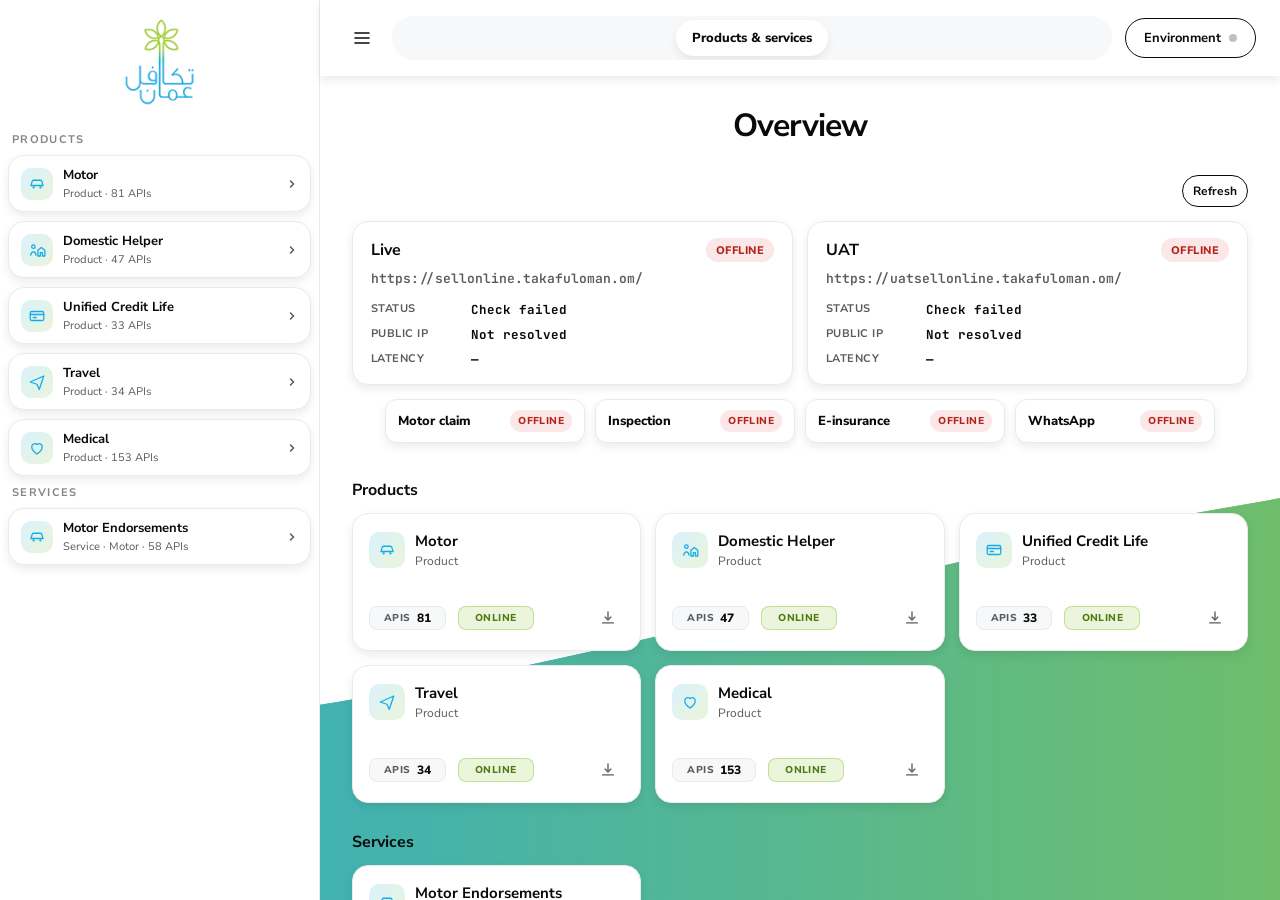
==== index.html @ 33947001 "update" ====
<!DOCTYPE html>
<html lang="en">
<head>
    <meta charset="UTF-8">
    <meta name="viewport" content="width=device-width, initial-scale=1.0">
    <title>Takaful Oman — API Playground</title>
    <link rel="icon" href="images/favicon.ico" type="image/x-icon">
    <link rel="shortcut icon" href="images/favicon.ico" type="image/x-icon">
    <link rel="stylesheet" href="styles.css?v=mobile-nav">
    <link rel="preconnect" href="https://fonts.googleapis.com">
    <link rel="preconnect" href="https://fonts.gstatic.com" crossorigin>
    <link href="https://fonts.googleapis.com/css2?family=JetBrains+Mono:wght@400;500&family=Nunito+Sans:wght@400;500;600;700;800&display=swap" rel="stylesheet">
</head>
<body>
    <div class="loader-overlay" id="loaderOverlay">
        <div class="loader-cover">
            <div class="loader">
                <img src="images/loader.png" alt="Takaful Oman">
            </div>
        </div>
    </div>

    <div class="wave-bg" aria-hidden="true"></div>

    <div class="app">
        <div class="shell" id="playShell">
            <aside class="sidebar" id="sidebar">
                <div class="sidebar-top">
                    <a class="play-brand" href="https://takafuloman.om/en" target="_blank" rel="noopener" title="Takaful Oman">
                        <img src="images/takaful-logo.png" alt="Takaful Oman" class="brand-logo">
                    </a>
                </div>
                <nav class="sidebar-nav" id="apiNavContent"></nav>
            </aside>
            <div class="play-main">
                <header class="topbar">
                    <button class="icon-btn menu-toggle" id="menuToggle" type="button" aria-label="Open navigation" aria-expanded="false">
                        <svg width="20" height="20" viewBox="0 0 20 20" fill="none" aria-hidden="true">
                            <path d="M3 5h14M3 10h14M3 15h14" stroke="currentColor" stroke-width="1.6" stroke-linecap="round"/>
                        </svg>
                    </button>
                    <nav class="admin-tabs" aria-label="Playground">
                        <button class="tab-btn active" id="homeBtn" type="button">Products &amp; services</button>
                    </nav>
                    <div class="topbar-actions">
                        <button class="ghost-btn" id="envBtn" type="button" title="Environment variables">
                            Environment
                            <span class="env-dot" id="envDot"></span>
                        </button>
                    </div>
                </header>
                <div class="workspace-shell">
                    <div class="workspace-loader is-hidden" id="workspaceLoader" aria-hidden="true">
                        <div class="loader-cover">
                            <div class="loader">
                                <img src="images/loader.png" alt="Takaful Oman">
                            </div>
                        </div>
                    </div>
                    <main class="workspace" id="workspace"></main>
                </div>
            </div>
            <div class="sidebar-backdrop" id="sidebarBackdrop"></div>
        </div>
    </div>

    <aside class="drawer" id="envDrawer" aria-hidden="true">
        <div class="drawer-panel">
            <div class="drawer-head">
                <div>
                    <h2>Environment</h2>
                    <p>Browser overrides take priority. Empty fields use the environment mapped to the current product in Admin.</p>
                </div>
                <button class="icon-btn" id="closeEnvBtn" type="button" aria-label="Close environment">
                    <svg width="18" height="18" viewBox="0 0 18 18" fill="none"><path d="M5 5l8 8M13 5l-8 8" stroke="currentColor" stroke-width="1.6" stroke-linecap="round"/></svg>
                </button>
            </div>
            <div class="drawer-body" id="envBody"></div>
            <div class="drawer-foot">
                <button class="ghost-btn" id="addEnvBtn" type="button">Add variable</button>
                <button class="primary-btn" id="saveEnvBtn" type="button">Save</button>
            </div>
        </div>
    </aside>

    <div class="env-tip hidden" id="envTip">
        <div class="env-tip-row">
            <input id="envTipValue" type="text" autocomplete="off" aria-label="Environment value">
            <button class="primary-btn small" id="envTipSave" type="button">Save</button>
        </div>
    </div>

    <script src="handlebars.min.js"></script>
    <script src="json-viewer.js"></script>
    <script src="app.js?v=mobile-nav"></script>
</body>
</html>
---- styles.css ----
:root {
    --white: #fff;
    --black: #000;
    --color-100: #13aceb;
    --color-200: #8fc637;
    --cyan: #32afc8;
    --teal: #4cb5a1;
    --ink: #0a0a0a;
    --muted: #5b5b5b;
    --line: #eaeaea;
    --line-strong: #d6d6d6;
    --paper: #ffffff;
    --canvas: #f7f8fa;
    --sidebar-bg: #ffffff;
    --get: #13aceb;
    --post: #8fc637;
    --put: #12a4e0;
    --patch: #4cb5a1;
    --delete: #dc3545;
    --ok: #68bb16;
    --danger: #dc3545;
    --sidebar: 320px;
    --topbar: 76px;
    --shadow: 0 4px 10px rgba(0, 0, 0, 0.08);
    --radius: 16px;
    --font: "Nunito Sans", "Neo Sans Pro", system-ui, sans-serif;
    --mono: "JetBrains Mono", ui-monospace, monospace;
}

* { box-sizing: border-box; margin: 0; padding: 0; }

html, body { height: 100%; }

body {
    font-family: var(--font);
    background: #fff;
    color: var(--ink);
    overflow: hidden;
}

button, input, textarea, select { font-family: inherit; }

.wave-bg {
    position: fixed;
    left: 0;
    right: 0;
    bottom: -25px;
    height: 500px;
    background-image: url("images/wave-bg.svg"), url("images/wave-bg.svg");
    background-size: 3966px;
    background-repeat: repeat-x;
    animation: waveSlide 20s linear infinite;
    z-index: 0;
    pointer-events: none;
}

@keyframes waveSlide {
    from { background-position: 3966px bottom; }
    to { background-position: 0 bottom; }
}

@media (prefers-reduced-motion: reduce) {
    .wave-bg { animation: none; }
}

.app {
    position: relative;
    z-index: 1;
    height: 100%;
    display: flex;
    flex-direction: column;
    background: transparent;
}

/* Loader — matches takafuloman.om */
.loader-overlay {
    display: flex;
    justify-content: center;
    align-items: center;
    position: fixed;
    inset: 0;
    width: 100%;
    height: 100%;
    background: var(--white);
    z-index: 9999;
    opacity: 1;
    visibility: visible;
    transition: opacity 0.28s ease, visibility 0.28s ease;
}

.loader-overlay.is-hidden,
.workspace-loader.is-hidden {
    opacity: 0;
    visibility: hidden;
    pointer-events: none;
}

.loader-cover {
    display: flex;
    flex-direction: column;
    align-items: center;
    gap: 12px;
}

.loader {
    position: relative;
    width: 85px;
}

.loader img {
    width: 100%;
    height: auto;
    display: block;
    animation: logoPulse 1.15s ease-in-out infinite;
}

@keyframes logoPulse {
    0%, 100% { transform: scale(1); opacity: 1; }
    50% { transform: scale(1.08); opacity: 0.82; }
}

.workspace-shell {
    position: relative;
    flex: 1;
    min-height: 0;
    display: flex;
    flex-direction: column;
}

.workspace-loader {
    position: absolute;
    inset: 0;
    z-index: 8;
    display: flex;
    justify-content: center;
    align-items: center;
    background: var(--white);
    opacity: 1;
    visibility: visible;
    transition: opacity 0.28s ease, visibility 0.28s ease;
}

/* Top bar — white navbar like the public site */
.topbar {
    height: var(--topbar);
    background: var(--white);
    color: var(--ink);
    display: flex;
    align-items: center;
    gap: 12px;
    padding: 0.5rem 24px;
    flex-shrink: 0;
    z-index: 20;
    box-shadow: var(--shadow);
}

.brand {
    display: flex;
    align-items: center;
    gap: 12px;
    min-width: 210px;
    text-decoration: none;
    color: inherit;
}

.brand-logo {
    height: 58px;
    width: auto;
    object-fit: contain;
}

.brand-copy {
    display: flex;
    flex-direction: column;
    line-height: 1.15;
}

.brand-copy strong {
    font-size: 15px;
    font-weight: 800;
    color: var(--ink);
}

.brand-copy span {
    font-size: 11px;
    color: var(--color-100);
    letter-spacing: 0.06em;
    text-transform: uppercase;
    font-weight: 700;
}

.topbar-search {
    flex: 1;
    max-width: 520px;
    position: relative;
}

.topbar-search svg {
    position: absolute;
    left: 14px;
    top: 50%;
    transform: translateY(-50%);
    color: var(--muted);
    pointer-events: none;
}

.topbar-search input {
    width: 100%;
    height: 42px;
    border: 1px solid var(--line-strong);
    background: var(--canvas);
    color: var(--ink);
    border-radius: 50px;
    padding: 0 16px 0 40px;
    font-size: 14px;
    outline: none;
}

.topbar-search input::placeholder { color: #848484; }

.topbar-search input:focus {
    border-color: var(--color-100);
    background: var(--white);
    box-shadow: 0 0 0 3px rgba(19, 172, 235, 0.16);
}

.topbar-actions {
    display: flex;
    align-items: center;
    gap: 8px;
    margin-left: auto;
}

.admin-tabs {
    flex: 1;
    display: flex;
    justify-content: center;
    gap: 6px;
    background: var(--canvas);
    padding: 4px;
    border-radius: 50px;
    max-width: 720px;
    margin: 0 auto;
    overflow-x: auto;
}

.admin-tabs .tab-btn,
.admin-tabs .tab-btn {
    height: 36px;
    padding: 0 16px;
    white-space: nowrap;
    border: 0;
}

.admin-tabs .tab-btn.active,
.admin-tabs .tab-btn.active {
    background: var(--white);
    color: var(--ink);
    box-shadow: var(--shadow);
}

.shell.no-tree .sidebar { display: none; }

.menu-toggle { display: none; }

.icon-btn {
    background: transparent;
    border: 0;
    color: inherit;
    width: 36px;
    height: 36px;
    border-radius: 50%;
    cursor: pointer;
    display: inline-flex;
    align-items: center;
    justify-content: center;
}

.icon-btn:hover { background: var(--line); }

.ghost-btn, .primary-btn, .send-btn, .try-chip, .tab-btn { cursor: pointer; }

.ghost-btn {
    display: inline-flex;
    align-items: center;
    gap: 8px;
    height: 40px;
    padding: 0 18px;
    border-radius: 50px;
    border: 1px solid var(--ink);
    background: var(--white);
    color: var(--ink);
    font-size: 13px;
    font-weight: 700;
}

.ghost-btn:hover {
    background: var(--ink);
    color: var(--white);
}

.ghost-btn.small,
.primary-btn.small {
    height: 32px;
    padding: 0 10px;
    font-size: 12px;
}

.env-dot {
    width: 8px;
    height: 8px;
    border-radius: 50%;
    background: #c1c1c1;
}

.env-dot.ready { background: var(--color-200); box-shadow: 0 0 0 3px rgba(143, 198, 55, 0.25); }

.primary-btn, .send-btn, .try-chip {
    height: 40px;
    padding: 0 18px;
    border: 0;
    border-radius: 50px;
    background: var(--color-100);
    color: var(--white);
    font-weight: 700;
    font-size: 13px;
}

.primary-btn:hover, .send-btn:hover, .try-chip:hover { background: var(--color-200); }

.primary-btn:disabled, .send-btn:disabled {
    opacity: 0.55;
    cursor: not-allowed;
}

/* Shell */
.shell {
    flex: 1;
    display: flex;
    min-height: 0;
}

.sidebar {
    width: var(--sidebar);
    background: var(--sidebar-bg);
    color: var(--ink);
    overflow: hidden;
    flex-shrink: 0;
    border-right: 1px solid var(--line);
    display: flex;
    flex-direction: column;
    position: relative;
    z-index: 1;
    transition: width 0.2s ease;
}

.sidebar-top {
    position: relative;
    display: flex;
    flex-direction: column;
    align-items: stretch;
    flex-shrink: 0;
}

.sidebar-toggle {
    position: absolute;
    top: 10px;
    right: 8px;
    z-index: 3;
    display: inline-flex;
    align-items: center;
    justify-content: center;
    width: 36px;
    height: 36px;
    margin: 0;
    padding: 0;
    border: 0;
    border-radius: 10px;
    background: transparent;
    color: var(--ink);
    cursor: pointer;
}

.sidebar-toggle:hover {
    background: rgba(19, 172, 235, 0.1);
    color: var(--color-100);
}

.play-brand {
    display: flex;
    align-items: center;
    justify-content: center;
    flex-shrink: 0;
    width: 100%;
    min-width: 0;
    padding: 18px 24px 12px;
    text-decoration: none;
}

.play-brand .brand-logo {
    height: auto;
    width: min(196px, 78%);
    max-height: 88px;
    object-fit: contain;
}

.play-main {
    flex: 1;
    min-width: 0;
    display: flex;
    flex-direction: column;
    min-height: 0;
    position: relative;
    z-index: 2;
}

#playShell.sidebar-collapsed .sidebar {
    width: 56px;
    overflow: hidden;
}

#playShell.sidebar-collapsed .play-brand,
#playShell.sidebar-collapsed .sidebar-nav {
    display: none;
}

#playShell.sidebar-collapsed .sidebar-toggle {
    position: static;
    margin: 12px auto;
}

.sidebar-nav {
    flex: 1;
    min-height: 0;
    overflow: auto;
    padding: 8px 8px 24px;
}

.nav-home {
    width: 100%;
    display: flex;
    align-items: center;
    gap: 10px;
    background: transparent;
    border: 0;
    color: var(--color-100);
    font-weight: 800;
    font-size: 14px;
    padding: 10px 12px;
    border-radius: 12px;
    cursor: pointer;
    margin-bottom: 8px;
}

.nav-home:hover, .nav-home.active {
    background: rgba(19, 172, 235, 0.1);
    color: var(--color-100);
}

.nav-label {
    font-size: 11px;
    letter-spacing: 0.12em;
    text-transform: uppercase;
    color: #848484;
    padding: 10px 12px 6px;
    font-weight: 700;
}

.nav-folder { margin-bottom: 2px; }

.nav-folder-head {
    display: flex;
    align-items: center;
    gap: 6px;
    min-width: 0;
    padding: 8px 6px 8px 2px;
    border-radius: 10px;
    cursor: pointer;
    font-size: 13px;
    font-weight: 650;
    color: var(--ink);
    user-select: none;
}

.nav-folder-head:hover { background: var(--canvas); }

.nav-folder-head .chevron {
    width: 12px;
    height: 12px;
    color: var(--muted);
    transition: transform 0.15s;
    flex-shrink: 0;
}

.nav-folder-head.open .chevron { transform: rotate(90deg); }

button.nav-folder-head {
    width: 100%;
    border: 0;
    background: transparent;
    font: inherit;
    color: inherit;
}

.nav-folder-head span {
    min-width: 0;
    overflow: hidden;
    text-overflow: ellipsis;
    white-space: nowrap;
}

.tree-folder-glyph {
    width: 16px;
    height: 16px;
    flex-shrink: 0;
    color: var(--color-100);
}

.nav-endpoint.is-unlinked {
    opacity: 0.55;
    cursor: default;
}

.catalog-tree {
    background: var(--paper);
    border: 1px solid var(--line);
    border-radius: var(--radius);
    overflow: hidden;
    box-shadow: var(--shadow);
    margin-bottom: 28px;
}

.catalog-folder-head {
    display: flex;
    align-items: center;
    gap: 8px;
    padding: 10px 12px;
    font-size: 13px;
    font-weight: 700;
    background: var(--canvas);
    border-bottom: 1px solid var(--line);
}

.catalog-folder-head .tree-folder-glyph { color: var(--color-100); }
.seq-chip {
    display: inline-flex;
    align-items: center;
    justify-content: center;
    min-width: 18px;
    height: 18px;
    padding: 0 4px;
    border-radius: 999px;
    background: rgba(19, 172, 235, 0.14);
    color: #0b7eae;
    font-size: 10px;
    font-weight: 800;
    line-height: 1;
    flex-shrink: 0;
}
.catalog-request .name {
    display: flex;
    align-items: center;
    gap: 6px;
    min-width: 0;
    font-weight: 700;
    font-size: 13px;
}

.catalog-request {
    display: grid;
    grid-template-columns: 64px 1fr 1.4fr auto;
    gap: 10px;
    align-items: center;
    padding: 10px 12px;
    border-bottom: 1px solid var(--line);
    cursor: pointer;
}

.catalog-request:hover { background: rgba(19, 172, 235, 0.06); }
.catalog-request.is-unlinked { cursor: default; opacity: 0.7; }
.catalog-request .path { font-size: 12px; color: var(--muted); font-family: var(--mono); }

.nav-folder-children { display: none; padding-left: 0; }
.nav-folder.open > .nav-folder-children { display: block; }

.nav-endpoint {
    display: flex;
    align-items: center;
    gap: 6px;
    width: 100%;
    min-width: 0;
    border: 0;
    background: transparent;
    padding: 7px 6px 7px 2px;
    border-radius: 10px;
    color: #474747;
    text-decoration: none;
    font-size: 12.5px;
    cursor: pointer;
    text-align: left;
}

.nav-endpoint > span:not(.method) {
    min-width: 0;
    overflow: hidden;
    text-overflow: ellipsis;
    white-space: nowrap;
}

.nav-endpoint:hover { background: var(--canvas); color: var(--ink); }

.nav-endpoint.active {
    background: rgba(143, 198, 55, 0.14);
    color: var(--ink);
    box-shadow: inset 3px 0 0 var(--color-200);
}

.method {
    font-size: 10px;
    font-weight: 800;
    letter-spacing: 0.04em;
    min-width: 52px;
    text-align: center;
    border-radius: 999px;
    padding: 3px 8px;
    flex-shrink: 0;
    font-family: var(--mono);
    text-transform: uppercase;
    background: transparent;
    border: 1px solid currentColor;
}

.method.get,
.send-preview-method.method-get { color: #2d8a3e; }
.method.post,
.send-preview-method.method-post { color: #e09212; }
.method.put,
.send-preview-method.method-put { color: #1557c4; }
.method.patch,
.send-preview-method.method-patch { color: #8d2f99; }
.method.delete,
.send-preview-method.method-delete { color: #c43622; }
.method.head,
.method.options,
.send-preview-method.method-head,
.send-preview-method.method-options { color: #6e6e6e; }
.method.unknown { color: #6e6e6e; }

.workspace {
    flex: 1;
    overflow: auto;
    padding: 28px 32px 48px;
    background: transparent;
    min-height: 0;
}

.hero {
    display: flex;
    justify-content: space-between;
    align-items: flex-end;
    gap: 24px;
    margin-bottom: 28px;
}

.hero h1 {
    font-size: 32px;
    letter-spacing: -0.03em;
    margin-bottom: 8px;
}

.hero p { color: var(--muted); max-width: 560px; line-height: 1.55; }
.hero a { color: var(--color-100); font-weight: 700; }

.stats { display: flex; gap: 18px; }

.stat {
    background: var(--paper);
    border: 1px solid var(--line);
    border-radius: 12px;
    padding: 12px 16px;
    min-width: 92px;
    box-shadow: var(--shadow);
}

.stat b { display: block; font-size: 22px; color: var(--color-100); }
.stat span { font-size: 11px; color: var(--muted); text-transform: uppercase; letter-spacing: 0.06em; font-weight: 700; }

.folder-grid {
    display: grid;
    grid-template-columns: repeat(auto-fill, minmax(220px, 1fr));
    gap: 14px;
    margin-bottom: 28px;
}

.folder-card {
    background: var(--paper);
    border: 1px solid var(--line);
    border-radius: var(--radius);
    padding: 18px;
    cursor: pointer;
    text-align: left;
    box-shadow: var(--shadow);
    transition: transform 0.15s, border-color 0.15s;
    width: 100%;
    font: inherit;
    color: inherit;
}

.auth-card {
    display: flex;
    align-items: center;
    gap: 14px;
    margin-bottom: 22px;
    max-width: 100%;
}

.auth-card h3 { margin: 0 0 4px; }
.auth-card p { margin: 0; }

.product-subs {
    display: flex;
    flex-wrap: wrap;
    gap: 8px;
    margin-top: 12px;
}

.product-sub {
    border: 1px solid var(--line-strong);
    background: var(--canvas);
    color: var(--ink);
    border-radius: 50px;
    padding: 6px 12px;
    font-size: 12px;
    font-weight: 700;
    cursor: pointer;
}

.product-sub:hover,
.product-sub.active {
    border-color: var(--color-100);
    color: var(--color-100);
    background: rgba(19, 172, 235, 0.08);
}

.folder-card:hover {
    transform: translateY(-2px);
    border-color: var(--color-200);
}

.folder-card.active { border-color: var(--color-100); }

.folder-card h3 { font-size: 15px; margin: 10px 0 6px; }
.folder-card p { font-size: 12px; color: var(--muted); }
.folder-card .try-chip { margin-top: 10px; }

.auth-card .try-chip { margin-left: auto; margin-top: 0; }

.folder-icon {
    width: 36px;
    height: 36px;
    border-radius: 10px;
    background: linear-gradient(135deg, rgba(19, 172, 235, 0.16), rgba(143, 198, 55, 0.18));
    color: var(--color-100);
    display: flex;
    align-items: center;
    justify-content: center;
}

.catalog-head {
    display: flex;
    align-items: center;
    justify-content: space-between;
    margin-bottom: 12px;
}

.catalog-head h2 { font-size: 16px; }

.endpoint-table {
    background: var(--paper);
    border: 1px solid var(--line);
    border-radius: var(--radius);
    overflow: hidden;
    box-shadow: var(--shadow);
}

.endpoint-row {
    display: grid;
    grid-template-columns: 72px 1fr minmax(180px, 1.4fr) 88px;
    gap: 12px;
    align-items: center;
    padding: 12px 16px;
    border-bottom: 1px solid var(--line);
    cursor: pointer;
}

.endpoint-row:last-child { border-bottom: 0; }
.endpoint-row:hover { background: #f3fbfe; }

.product-flow {
    background: var(--paper);
    border: 1px solid var(--line);
    border-radius: var(--radius);
    overflow: hidden;
    box-shadow: var(--shadow);
}

.flow-row {
    display: grid;
    grid-template-columns: 48px 1fr minmax(180px, 1.6fr) 88px;
    gap: 12px;
    align-items: center;
    padding: 14px 16px;
    border-bottom: 1px solid var(--line);
    cursor: pointer;
}

.flow-row:last-child { border-bottom: 0; }
.flow-row:hover { background: #f3fbfe; }
.flow-row.is-unlinked { cursor: default; opacity: 0.7; }

.flow-row .flow-num {
    width: 32px;
    height: 32px;
    border-radius: 50%;
    background: rgba(19, 172, 235, 0.14);
    color: #0b7eae;
    display: flex;
    align-items: center;
    justify-content: center;
    font-weight: 800;
}

.flow-row .name { font-weight: 700; font-size: 14px; }
.flow-row .path {
    font-family: var(--mono);
    font-size: 12px;
    color: var(--muted);
}

.endpoint-row .name { font-weight: 700; font-size: 13.5px; }
.endpoint-row .path {
    font-family: var(--mono);
    font-size: 12px;
    color: var(--muted);
    overflow: hidden;
    text-overflow: ellipsis;
    white-space: nowrap;
}

.try-chip { height: 32px; padding: 0 14px; }

.group-label {
    padding: 10px 16px;
    background: linear-gradient(90deg, rgba(19, 172, 235, 0.08), rgba(143, 198, 55, 0.08));
    font-size: 11px;
    font-weight: 800;
    letter-spacing: 0.08em;
    text-transform: uppercase;
    color: var(--ink);
    border-bottom: 1px solid var(--line);
}

.pill-get, .pill-post, .pill-put, .pill-patch, .pill-delete {
    display: inline-flex;
    align-items: center;
    justify-content: center;
    min-width: 52px;
    height: 24px;
    border-radius: 50px;
    font-size: 11px;
    font-weight: 800;
}

.pill-get { background: rgba(45, 138, 62, 0.14); color: #2d8a3e; }
.pill-post { background: rgba(224, 146, 18, 0.16); color: #e09212; }
.pill-put { background: rgba(21, 87, 196, 0.14); color: #1557c4; }
.pill-patch { background: rgba(141, 47, 153, 0.14); color: #8d2f99; }
.pill-delete { background: rgba(196, 54, 34, 0.14); color: #c43622; }
.pill-head,
.pill-options { background: rgba(110, 110, 110, 0.14); color: #6e6e6e; }

.empty-state {
    text-align: center;
    padding: 60px 20px;
    color: var(--muted);
}

.crumb {
    display: flex;
    flex-wrap: wrap;
    gap: 6px;
    align-items: center;
    font-size: 12px;
    color: var(--muted);
    margin-bottom: 12px;
}

.crumb button {
    background: none;
    border: 0;
    color: var(--color-100);
    cursor: pointer;
    font-weight: 700;
}

.endpoint-title {
    display: flex;
    align-items: flex-start;
    justify-content: space-between;
    gap: 16px;
    margin-bottom: 18px;
}

.endpoint-title h1 { font-size: 26px; letter-spacing: -0.03em; }

.view-tabs {
    display: flex;
    gap: 6px;
    background: var(--line);
    padding: 4px;
    border-radius: 50px;
}

.tab-btn {
    border: 0;
    background: transparent;
    height: 34px;
    padding: 0 14px;
    border-radius: 50px;
    font-weight: 800;
    font-size: 13px;
    color: var(--muted);
}

.tab-btn.active { background: var(--white); color: var(--ink); box-shadow: var(--shadow); }

.request-bar {
    display: flex;
    gap: 8px;
    background: var(--paper);
    border: 1px solid var(--line);
    border-radius: 50px;
    padding: 8px;
    align-items: center;
    margin-bottom: 16px;
    box-shadow: var(--shadow);
}

.method-select {
    height: 42px;
    border: 0;
    background: var(--canvas);
    border-radius: 50px;
    font-weight: 800;
    font-size: 12px;
    padding: 0 12px;
    color: var(--ink);
}

.url-input {
    flex: 1;
    height: 42px;
    border: 0;
    background: transparent;
    font-family: var(--mono);
    font-size: 13px;
    outline: none;
    color: var(--ink);
}

.send-btn { height: 42px; padding: 0 22px; }
.send-btn:disabled { cursor: wait; }

.request-wrap { position: relative; margin-bottom: 16px; }
.request-wrap .request-bar { margin-bottom: 0; }
.eye-btn {
    display: inline-flex;
    align-items: center;
    justify-content: center;
    width: 42px;
    height: 42px;
    padding: 0;
    border: 0;
    border-radius: 50px;
    background: var(--canvas);
    color: var(--ink);
    cursor: pointer;
    flex-shrink: 0;
}
.eye-btn:hover { color: var(--color-100); }
.send-preview {
    position: absolute;
    z-index: 30;
    top: calc(100% + 8px);
    right: 8px;
    width: min(520px, calc(100% - 16px));
}
.send-preview-card {
    background: #1a1a1a;
    border: 1px solid #3c3c3c;
    border-radius: 12px;
    box-shadow: 0 12px 32px rgba(0, 0, 0, 0.28);
    overflow: hidden;
}
.send-preview-head {
    display: flex;
    align-items: center;
    justify-content: space-between;
    gap: 8px;
    padding: 10px 12px;
    border-bottom: 1px solid #3c3c3c;
    color: #ededed;
}
.send-preview-method {
    font-size: 20px;
    font-weight: 800;
    letter-spacing: 0.06em;
    line-height: 1.1;
    text-transform: uppercase;
}
.send-preview-actions {
    display: flex;
    align-items: center;
    gap: 4px;
}
.send-preview-actions .linkish {
    color: #cfcfcf;
    font-size: 13px;
    background: transparent;
    border: 0;
    cursor: pointer;
    font-weight: 700;
}
.send-preview-actions .linkish:hover { color: #ff6c37; }
.send-preview-card pre {
    margin: 0;
    padding: 12px 14px;
    max-height: 320px;
    overflow: auto;
    font-family: var(--mono);
    font-size: 12px;
    line-height: 1.5;
    color: #d4d4d4;
    white-space: pre-wrap;
    word-break: break-all;
}
.visualizer-frame {
    width: 100%;
    min-height: 280px;
    border: 0;
    background: #2b2b2b;
}

.hidden { display: none !important; }

.workspace:has(.postman-editor) {
    overflow: auto;
    padding-bottom: 32px;
}
.workspace:has(.postman-editor) .crumb,
.workspace:has(.postman-editor) .endpoint-title,
.workspace:has(.postman-editor) .notice {
    flex-shrink: 0;
}

.postman-editor {
    --pm-bg: #212121;
    --pm-panel: #262626;
    --pm-line: #3c3c3c;
    --pm-text: #ededed;
    --pm-muted: #9a9a9a;
    --pm-split: 0.55;
    padding: 0;
    overflow: visible;
    display: flex;
    flex-direction: column;
    height: auto;
    background: var(--pm-bg);
    color: var(--pm-text);
    border: 1px solid var(--pm-line);
    border-radius: 12px;
    box-shadow: var(--shadow);
    font-family: var(--font);
}
.postman-editor .pm-request {
    flex: 0 0 auto;
    min-height: 180px;
    overflow: visible;
    display: flex;
    flex-direction: column;
    position: relative;
}
.postman-editor .pm-splitter {
    flex: 0 0 8px;
    cursor: row-resize;
    background: #2b2b2b;
    border-top: 1px solid var(--pm-line);
    border-bottom: 1px solid var(--pm-line);
    position: relative;
    z-index: 3;
}
.postman-editor .pm-splitter:hover,
.postman-editor .pm-splitter:active {
    background: #ff6c37;
}
.postman-editor .pm-request-bar {
    margin: 0;
    border-radius: 0;
    border: 0;
    border-bottom: 1px solid var(--pm-line);
    box-shadow: none;
    background: #1c1c1c;
    padding: 8px 10px;
    display: flex;
    align-items: center;
    gap: 8px;
    min-height: 52px;
}
.postman-editor .pm-request-bar .method-select {
    height: 36px;
    background: #2a2a2a;
    color: var(--pm-text);
    border: 1px solid var(--pm-line);
    border-radius: 8px;
}
.postman-editor .pm-request-bar .method-select.method-get { color: #2d8a3e; }
.postman-editor .pm-request-bar .method-select.method-post { color: #e09212; }
.postman-editor .pm-request-bar .method-select.method-put { color: #1557c4; }
.postman-editor .pm-request-bar .method-select.method-patch { color: #8d2f99; }
.postman-editor .pm-request-bar .method-select.method-delete { color: #c43622; }
.postman-editor .method-picker {
    position: relative;
    flex-shrink: 0;
    align-self: stretch;
    display: flex;
}
.postman-editor .method-picker-btn {
    height: 36px;
    min-width: 92px;
    border: 1px solid var(--pm-line);
    background: #2a2a2a;
    border-radius: 8px;
    font-weight: 800;
    font-size: 13px;
    letter-spacing: 0.04em;
    padding: 0 8px 0 14px;
    display: inline-flex;
    align-items: center;
    justify-content: space-between;
    gap: 2px;
    cursor: pointer;
}
.postman-editor .method-picker-btn:hover { background: #333; }
.postman-editor .method-chevron {
    width: 12px;
    height: 12px;
    opacity: 0.65;
}
.postman-editor .method-picker-menu {
    position: absolute;
    top: calc(100% + 8px);
    left: 0;
    z-index: 60;
    min-width: 132px;
    background: #2a2a2a;
    border: 1px solid var(--pm-line);
    border-radius: 12px;
    box-shadow: 0 14px 36px rgba(0, 0, 0, 0.45);
    padding: 6px;
}
.postman-editor .method-option {
    display: block;
    width: 100%;
    border: 0;
    background: transparent;
    text-align: left;
    padding: 8px 12px;
    border-radius: 8px;
    font-weight: 800;
    font-size: 12px;
    letter-spacing: 0.06em;
    cursor: pointer;
}
.postman-editor .method-option:hover { background: rgba(255, 108, 55, 0.12); }
.postman-editor .method-option.is-current { background: rgba(255, 108, 55, 0.16); }
.postman-editor .method-picker-btn.method-get,
.postman-editor .method-option.method-get { color: #2d8a3e; }
.postman-editor .method-picker-btn.method-post,
.postman-editor .method-option.method-post { color: #e09212; }
.postman-editor .method-picker-btn.method-put,
.postman-editor .method-option.method-put { color: #1557c4; }
.postman-editor .method-picker-btn.method-patch,
.postman-editor .method-option.method-patch { color: #8d2f99; }
.postman-editor .method-picker-btn.method-delete,
.postman-editor .method-option.method-delete { color: #c43622; }
.postman-editor .method-picker-btn.method-head,
.postman-editor .method-picker-btn.method-options,
.postman-editor .method-option.method-head,
.postman-editor .method-option.method-options { color: #9e9e9e; }
.postman-editor .pm-request-bar .url-input {
    height: 36px;
    color: transparent;
    caret-color: #fff;
}
.postman-editor .url-highlight-wrap {
    position: relative;
    flex: 1;
    min-width: 0;
    height: 36px;
}
.postman-editor .url-highlight,
.postman-editor .url-highlight-wrap .url-input {
    position: absolute;
    inset: 0;
    width: 100%;
    height: 36px;
    margin: 0;
    padding: 0 10px;
    font-family: var(--mono);
    font-size: 13px;
    line-height: 36px;
    border-radius: 8px;
    box-sizing: border-box;
}
.postman-editor .url-highlight {
    color: var(--pm-text);
    background: #2a2a2a;
    border: 1px solid var(--pm-line);
    overflow: hidden;
    white-space: nowrap;
    pointer-events: none;
}
.postman-editor .url-highlight-wrap .url-input {
    background: transparent;
    border: 1px solid transparent;
    outline: none;
}
.postman-editor .url-var,
.postman-editor .json-var,
.postman-editor .env-token { color: #ff8a4c; font-weight: inherit; }
.postman-editor .pm-request-bar .send-btn {
    height: 36px;
    padding: 0 16px;
    border: 0;
    border-radius: 8px;
    background: #ff6c37;
    color: #fff;
    font-weight: 800;
}
.postman-editor .eye-btn {
    width: 36px;
    height: 36px;
    border: 1px solid var(--pm-line);
    border-radius: 8px;
    background: #2a2a2a;
    color: var(--pm-text);
}
.postman-editor .eye-btn:hover {
    border-color: #ff6c37;
    color: #ff6c37;
}
.postman-editor .pm-tabs {
    display: flex;
    flex-wrap: wrap;
    align-items: center;
    gap: 0;
    border-bottom: 1px solid var(--pm-line);
    padding: 0 8px;
    background: #1c1c1c;
}
.postman-editor .pm-tab {
    border: 0;
    background: transparent;
    padding: 10px 12px;
    font-size: 12px;
    font-weight: 700;
    color: var(--pm-muted);
    position: relative;
    cursor: pointer;
}
.postman-editor .pm-tab.active { color: var(--pm-text); }
.postman-editor .pm-tab.active::after {
    content: '';
    position: absolute;
    left: 10px;
    right: 10px;
    bottom: 0;
    height: 2px;
    background: #ff6c37;
    border-radius: 2px 2px 0 0;
}
.postman-editor .pm-request .pm-tabs .linkish {
    margin-left: auto;
    background: transparent;
    border: 0;
    color: var(--pm-muted);
    font-weight: 700;
    cursor: pointer;
}
.postman-editor .pm-request .pm-tabs .linkish:hover { color: #ff6c37; }
.postman-editor .pm-pane {
    padding: 12px 14px 16px;
    flex: 0 0 auto;
    min-height: 180px;
    overflow: visible;
    display: flex;
    flex-direction: column;
    background: var(--pm-bg);
    color: var(--pm-text);
}
.postman-editor h4,
.postman-editor .file-meta,
.postman-editor .notice,
.postman-editor .linkish { color: var(--pm-muted); }
.postman-editor .linkish {
    background: transparent;
    border: 0;
    cursor: pointer;
    font-weight: 700;
}
.postman-editor .linkish:hover { color: #ff6c37; }
.postman-editor .pm-pane .linkish { color: var(--pm-muted); }
.postman-editor .pm-pane .linkish:hover { color: #ff6c37; }
.postman-editor .kv-table {
    background: #1a1a1a;
    border-color: var(--pm-line);
    color: var(--pm-text);
}
.postman-editor .kv-table th {
    background: #191919;
    color: var(--pm-muted);
    border-color: var(--pm-line);
}
.postman-editor .kv-table td { border-color: var(--pm-line); }
.postman-editor .kv-table input[type="text"],
.postman-editor .kv-table input[type="password"] {
    background: #1a1a1a;
    color: var(--pm-text);
    border: 1px solid transparent;
    height: 32px;
}
.postman-editor .kv-table input:focus {
    border-color: #ff6c37;
    background: #222;
}
.postman-editor .kv-remove { color: var(--pm-muted); }
.postman-editor .field-item label { color: var(--pm-muted); }
.postman-editor .field-item input,
.postman-editor .field-item textarea {
    background: #1a1a1a;
    color: var(--pm-text);
    border-color: var(--pm-line);
}
.postman-editor .field-item input:focus,
.postman-editor .field-item textarea:focus {
    border-color: #ff6c37;
    outline: none;
}
.postman-editor .body-toggle {
    background: #2a2a2a;
}
.postman-editor .subtab {
    color: var(--pm-muted);
    background: transparent;
}
.postman-editor .subtab.active {
    background: #ff6c37;
    color: #fff;
}
.postman-editor .pm-lang { color: #ff8a4c; }
.postman-editor button.pm-lang {
    border: 0;
    background: transparent;
    padding: 0;
    font: inherit;
    font-weight: 800;
    color: #ff8a4c;
    cursor: pointer;
}
.postman-editor button.pm-lang:hover { text-decoration: underline; }
.postman-editor .panel-head { border-color: var(--pm-line); }
.postman-editor .json-editor,
.postman-editor .env-json-wrap .json-editor {
    background: #1c1c1c;
    color: transparent;
    caret-color: #ededed;
}
.postman-editor .env-json-wrap {
    background: #1c1c1c;
    border-color: var(--pm-line);
}
.postman-editor .env-json-overlay {
    color: #d4d4d4;
    background: transparent;
}
.postman-editor .pm-scripts {
    display: flex;
    flex: 1;
    min-height: 220px;
    border: 1px solid var(--pm-line);
    border-radius: 10px;
    overflow: hidden;
    background: #1c1c1c;
}
.postman-editor .pm-script-nav {
    width: 148px;
    flex-shrink: 0;
    display: flex;
    flex-direction: column;
    gap: 4px;
    padding: 8px 6px;
    border-right: 1px solid var(--pm-line);
    background: #262626;
}
.postman-editor .pm-script-tab {
    display: flex;
    align-items: center;
    justify-content: space-between;
    gap: 8px;
    width: 100%;
    border: 0;
    background: transparent;
    color: var(--pm-muted);
    text-align: left;
    padding: 8px 10px;
    border-radius: 8px;
    font-size: 12px;
    font-weight: 750;
    cursor: pointer;
}
.postman-editor .pm-script-tab:hover { background: #2f2f2f; color: var(--pm-text); }
.postman-editor .pm-script-tab.active {
    background: #323232;
    color: var(--pm-text);
}
.postman-editor .pm-script-tab.active .tab-dot { background: #ff6c37; }

.tab-dot {
    display: inline-block;
    width: 6px;
    height: 6px;
    margin-left: 6px;
    border-radius: 50%;
    background: #61ca4b;
    vertical-align: middle;
}

.postman-editor .pm-body-toolbar {
    display: flex;
    flex-wrap: wrap;
    align-items: center;
    gap: 12px;
    margin-bottom: 10px;
    font-size: 12px;
    font-weight: 700;
}
.postman-editor .pm-mode {
    display: inline-flex;
    align-items: center;
    gap: 6px;
    color: var(--pm-muted);
    cursor: pointer;
}
.postman-editor .pm-mode.active { color: var(--pm-text); }
.postman-editor .pm-mode input { accent-color: #8fc637; }
.postman-editor .pm-body-toolbar .pm-lang {
    margin-left: auto;
}
.postman-editor .pm-auth {
    display: grid;
    gap: 10px;
    max-width: 420px;
}
.postman-editor .pm-auth select,
.postman-editor .pm-auth input {
    width: 100%;
    height: 38px;
    border: 1px solid var(--pm-line);
    border-radius: 8px;
    padding: 0 10px;
    background: #1a1a1a;
    color: var(--pm-text);
}
.postman-editor .status-pill {
    display: inline-flex;
    align-items: center;
    padding: 3px 8px;
    border-radius: 6px;
    font-size: 12px;
    font-weight: 800;
    color: #fff;
}
.postman-editor .status-pill.ok { background: #8fc637; }
.postman-editor .status-pill.bad { background: #d74127; }
.postman-editor .code-editor {
    display: grid;
    grid-template-columns: 44px minmax(0, 1fr);
    background: #212121;
    color: #d4d4d4;
    min-height: 220px;
    height: auto;
    max-height: none;
    overflow: visible;
    font-family: var(--mono);
    font-size: 12.5px;
    line-height: 1.55;
    border-radius: 0 0 8px 8px;
    flex: 0 0 auto;
}
.postman-editor .pm-pane .code-editor {
    flex: 0 0 auto;
    max-height: none;
    min-height: 140px;
}
.postman-editor .code-gutter {
    margin: 0;
    padding: 12px 8px;
    text-align: right;
    color: #858585;
    background: #1b1b1b;
    border-right: 1px solid #333;
    overflow: hidden;
    user-select: none;
}
.postman-editor .code-main { position: relative; min-width: 0; }
.postman-editor .code-highlight,
.postman-editor .code-main textarea {
    margin: 0;
    padding: 12px 14px;
    border: 0;
    font: inherit;
    line-height: inherit;
    white-space: pre;
    tab-size: 4;
}
.postman-editor .code-highlight {
    position: absolute;
    inset: 0;
    overflow: hidden;
    pointer-events: none;
    color: #d4d4d4;
    z-index: 2;
}
.postman-editor .code-highlight .json-var {
    pointer-events: auto;
    cursor: help;
}
.postman-editor .code-main textarea {
    position: absolute;
    inset: 0;
    width: 100%;
    height: 100%;
    background: transparent;
    color: transparent;
    caret-color: #fff;
    resize: none;
    outline: none;
    overflow: hidden;
    z-index: 1;
}
.postman-editor .json-key { color: #9cdcfe; }
.postman-editor .json-string { color: #ce9178; }
.postman-editor .json-number { color: #b5cea8; }
.postman-editor .json-bool { color: #569cd6; }
.postman-editor .json-comment { color: #9e9e9e; }
.postman-editor .code-highlight .json-comment { color: #9e9e9e; }
.postman-editor .js-comment { color: #9e9e9e; }
.postman-editor .js-string { color: #ce9178; }
.postman-editor .js-number { color: #b5cea8; }
.postman-editor .js-keyword { color: #569cd6; }
.postman-editor .js-fn { color: #dcdcaa; }
.postman-editor .js-ident { color: #9cdcfe; }
.postman-editor .code-highlight .json-var,
.postman-editor .code-highlight .js-string .json-var { color: #ff8a4c; }
.postman-editor .script-area {
    background: #1c1c1c;
    color: #ededed;
    border-color: #3c3c3c;
    caret-color: #ededed;
}
.postman-editor .env-json-overlay .json-key { color: #9cdcfe; }
.postman-editor .env-json-overlay .json-string { color: #ce9178; }
.postman-editor .env-json-overlay .json-number { color: #b5cea8; }
.postman-editor .env-json-overlay .json-bool { color: #569cd6; }
.postman-editor .env-json-overlay .json-null { color: #569cd6; }
.postman-editor .env-json-overlay .json-comment { color: #9e9e9e; }
.postman-editor .pm-script-body {
    flex: 1;
    min-width: 0;
    display: flex;
    background: #1c1c1c;
}
.postman-editor .pm-script-editor {
    flex: 1;
    min-width: 0;
    display: flex;
    flex-direction: column;
}
.postman-editor .pm-script-editor.hidden { display: none; }
.postman-editor .pm-script-editor .code-editor {
    flex: 1;
    min-height: 220px;
    border-radius: 0;
    max-height: none;
}
.postman-editor .pm-script-body .script-area,
.postman-editor textarea.script-area {
    width: 100%;
    min-height: 220px;
    border: 0;
    border-radius: 0;
    resize: none;
    padding: 14px 16px;
    font-family: var(--mono);
    font-size: 12.5px;
    line-height: 1.55;
    background: #1c1c1c;
    color: #ededed;
    caret-color: #ededed;
}
.postman-editor .pm-script-body .script-area::placeholder {
    color: #8a8a8a;
}
.postman-editor .pm-script-body .script-area:focus {
    outline: none;
    box-shadow: inset 0 0 0 1px #3c3c3c;
}
.postman-editor .pm-script-body .script-area::selection {
    background: #3c3c3c;
    color: #fff;
}
.postman-editor .pm-pane:has(.pm-scripts) { padding: 0; }
.postman-editor .pm-response {
    flex: 0 0 auto;
    min-height: 140px;
    overflow: visible;
    display: flex;
    flex-direction: column;
    background: var(--pm-bg);
}
.postman-editor .pm-response-head {
    display: flex;
    align-items: center;
    justify-content: space-between;
    gap: 12px;
    flex-wrap: wrap;
    background: #1c1c1c;
    border-bottom: 1px solid var(--pm-line);
}
.postman-editor .pm-response-head .pm-tabs {
    border-bottom: 0;
    flex: 1;
}
.postman-editor .pm-response .response-meta {
    padding-right: 14px;
    align-items: center;
    color: var(--pm-muted);
}
.postman-editor .response-placeholder {
    padding: 28px 16px;
    text-align: center;
    color: var(--pm-muted);
}
.postman-editor .response-body {
    margin: 0;
    padding: 14px 16px;
    flex: 0 0 auto;
    overflow: visible;
    background: var(--pm-bg);
    color: #d4d4d4;
    font-family: var(--mono);
    font-size: 12.5px;
    white-space: pre-wrap;
    word-break: break-word;
}
.postman-editor .visualizer-frame {
    flex: 1;
    width: 100%;
    min-height: 240px;
    border: 0;
    background: #2b2b2b;
}
.postman-editor .pm-response:has(.visualizer-frame) {
    background: #2b2b2b;
}
.postman-editor .tab-count { color: var(--pm-muted); font-weight: 700; }
.postman-editor .badge-ok { color: #8fc637; }
.postman-editor .badge-bad { color: #ff6c37; }
.pm-readonly-table { margin: 0 14px 16px; width: calc(100% - 28px); }

.json-viewer {
    display: flex;
    flex-direction: column;
    min-height: 180px;
    flex: 1;
    overflow: visible;
}
.response-filter-bar {
    display: flex;
    align-items: center;
    gap: 8px;
    flex-wrap: wrap;
    padding: 8px 12px;
    border-bottom: 1px solid var(--line, #e6e6e6);
    background: #f7f7f7;
    position: relative;
    z-index: 3;
    overflow: visible;
}
.response-search-wrap {
    position: relative;
    display: flex;
    align-items: center;
    flex: 1;
    min-width: 180px;
    height: 34px;
    border: 1px solid var(--line, #e6e6e6);
    border-radius: 8px;
    background: #fff;
}
.response-search-wrap input {
    display: block;
    border: 0;
    outline: none;
    width: 100%;
    height: 34px;
    margin: 0;
    padding: 0 12px;
    background: transparent;
    font: inherit;
    font-size: 13px;
    line-height: 34px;
    color: var(--ink, #1a1a1a);
    appearance: none;
    -webkit-appearance: none;
}
.response-suggest {
    position: absolute;
    left: 0;
    right: 0;
    top: calc(100% + 4px);
    z-index: 20;
    max-height: 220px;
    overflow: auto;
    padding: 4px 0;
    border: 1px solid var(--line, #e6e6e6);
    border-radius: 8px;
    background: #fff;
    box-shadow: 0 10px 24px rgba(0, 0, 0, 0.12);
}
.response-suggest-item {
    display: block;
    width: 100%;
    border: 0;
    background: transparent;
    padding: 7px 12px;
    text-align: left;
    font: inherit;
    font-size: 12.5px;
    line-height: 1.35;
    color: var(--ink, #1a1a1a);
    cursor: pointer;
    white-space: nowrap;
    overflow: hidden;
    text-overflow: ellipsis;
}
.response-suggest-item:hover,
.response-suggest-item.is-active {
    background: #ffd2b3;
    color: #111111;
}
.response-search-meta {
    font-size: 12px;
    font-weight: 700;
    color: var(--muted, #6b7280);
    white-space: nowrap;
}
.json-hit-btn {
    width: 28px;
    height: 28px;
    border: 1px solid var(--line, #e6e6e6);
    border-radius: 6px;
    background: #fff;
    color: var(--ink, #1a1a1a);
    cursor: pointer;
    font-size: 12px;
}
.json-hit-btn:hover { border-color: #ff6c37; color: #ff6c37; }
.json-tree {
    padding: 8px 14px 18px;
    font-family: var(--mono);
    font-size: 12.5px;
    line-height: 1.55;
    overflow: auto;
}
.json-node { position: relative; }
.json-node.is-filtered { display: none; }
.json-line {
    display: flex;
    align-items: center;
    min-height: 20px;
    word-break: break-word;
}
.json-close { padding-left: 18px; word-break: break-word; }
.json-indent {
    flex: 0 0 16px;
    width: 16px;
    margin-right: 2px;
}
.json-toggle {
    flex: 0 0 16px;
    display: inline-flex;
    align-items: center;
    justify-content: center;
    width: 16px;
    height: 16px;
    margin-right: 2px;
    border: 0;
    padding: 0;
    background: transparent;
    color: #c8c8c8;
    cursor: pointer;
    line-height: 0;
}
.json-toggle::before {
    content: "";
    width: 7px;
    height: 7px;
    border-right: 1.5px solid currentColor;
    border-bottom: 1.5px solid currentColor;
    transform: rotate(45deg) translateY(-1px);
}
.json-node.is-collapsed > .json-line > .json-toggle::before {
    transform: rotate(-45deg) translateY(-1px);
}
.json-children {
    margin-left: 12px;
    padding-left: 6px;
    border-left: 1px solid rgba(0, 0, 0, 0.08);
}
.json-node.is-collapsed > .json-children,
.json-node.is-collapsed > .json-close { display: none; }
.json-preview { display: none; color: #8a8a8a; margin-left: 6px; }
.json-node.is-collapsed > .json-line .json-preview { display: inline; }
.json-tree .json-key { color: #0451a5; }
.json-tree .json-index { color: #881391; }
.json-tree .json-string, .json-tree .json-val.json-string { color: #a31515; }
.json-tree .json-number, .json-tree .json-val.json-number { color: #098658; }
.json-tree .json-bool, .json-tree .json-null, .json-tree .json-val.json-bool, .json-tree .json-val.json-null { color: #0000ff; }
.json-tree .json-brace, .json-tree .json-comma, .json-tree .json-colon { color: #6b7280; }
.json-raw {
    margin: 0;
    padding: 12px 14px;
    white-space: pre-wrap;
    word-break: break-word;
    font-family: var(--mono);
    font-size: 12.5px;
    line-height: 1.55;
}
mark.json-hit {
    background: #ffd2b3;
    color: #111111;
    padding: 0 2px;
    border-radius: 2px;
    font-weight: 700;
}
mark.json-hit.is-current {
    background: #ff6c37;
    color: #111111;
}

.postman-editor .send-preview {
    top: 58px;
    right: 12px;
    left: auto;
    width: min(520px, calc(100% - 24px));
}
.postman-editor .send-preview-card {
    background: #1a1a1a;
    border: 1px solid var(--pm-line);
    box-shadow: 0 12px 32px rgba(0, 0, 0, 0.45);
}
.postman-editor .send-preview-head {
    color: #ededed;
    border-bottom-color: #3c3c3c;
}
.postman-editor .send-preview-actions .linkish { color: #cfcfcf; }
.postman-editor .send-preview-actions .linkish:hover { color: #ff6c37; }
.postman-editor .send-preview-card pre { color: #d4d4d4; }
.postman-editor .send-preview-head .icon-btn { color: #ededed; }

.postman-editor .json-viewer {
    background: #212121;
    color: #d4d4d4;
}
.postman-editor .response-filter-bar {
    background: #1c1c1c;
    border-bottom-color: #333;
}
.postman-editor .response-search-wrap {
    background: #2a2a2a;
    border-color: #3c3c3c;
    color: #cfcfcf;
}
.postman-editor .response-search-wrap input { color: #ededed; }
.postman-editor .response-suggest {
    background: #2a2a2a;
    border-color: #3c3c3c;
    box-shadow: 0 12px 28px rgba(0, 0, 0, 0.45);
}
.postman-editor .response-suggest-item { color: #d4d4d4; }
.postman-editor .response-suggest-item:hover,
.postman-editor .response-suggest-item.is-active {
    background: #ffd2b3;
    color: #111111;
}
.postman-editor .response-search-meta { color: #9e9e9e; }
.postman-editor .json-hit-btn {
    background: #2a2a2a;
    border-color: #3c3c3c;
    color: #d4d4d4;
}
.postman-editor .json-children { border-left-color: #333; }
.postman-editor .json-tree .json-key { color: #9cdcfe; }
.postman-editor .json-tree .json-index { color: #b8d7a3; }
.postman-editor .json-tree .json-string,
.postman-editor .json-tree .json-val.json-string { color: #ce9178; }
.postman-editor .json-tree .json-number,
.postman-editor .json-tree .json-val.json-number { color: #b5cea8; }
.postman-editor .json-tree .json-bool,
.postman-editor .json-tree .json-null,
.postman-editor .json-tree .json-val.json-bool,
.postman-editor .json-tree .json-val.json-null { color: #569cd6; }
.postman-editor .json-brace,
.postman-editor .json-comma,
.postman-editor .json-colon,
.postman-editor .json-preview { color: #9e9e9e; }
.postman-editor .json-raw { color: #d4d4d4; }
.postman-editor .json-toggle { color: #c8c8c8; }
.postman-editor mark.json-hit {
    background: #ffd2b3;
    color: #111111;
}
.postman-editor mark.json-hit.is-current {
    background: #ff6c37;
    color: #111111;
}

.url-highlight-wrap {
    position: relative;
    flex: 1;
    min-width: 0;
    height: 42px;
}
.url-highlight,
.url-highlight-wrap .url-input {
    position: absolute;
    inset: 0;
    width: 100%;
    height: 42px;
    margin: 0;
    padding: 0 10px;
    font-family: var(--mono);
    font-size: 13px;
    line-height: 42px;
    white-space: nowrap;
    overflow: hidden;
}
.url-highlight {
    pointer-events: none;
    color: var(--ink);
    background: transparent;
    z-index: 2;
}
.url-highlight .env-token,
.url-highlight .url-var {
    pointer-events: auto;
    cursor: help;
}
.url-highlight-wrap .url-input {
    background: transparent;
    color: transparent;
    caret-color: var(--ink);
    z-index: 1;
}
.env-token,
.url-var,
.json-var {
    color: #13aceb;
    font-weight: inherit;
    font-style: inherit;
    text-decoration: none;
    border-bottom: 0;
}
.env-input-wrap,
.env-json-wrap {
    position: relative;
}
.env-input-overlay,
.env-json-overlay {
    position: absolute;
    inset: 0;
    margin: 0;
    pointer-events: none;
    overflow: hidden;
    color: var(--ink);
    z-index: 2;
    font-family: var(--mono);
}
.env-input-overlay {
    padding: 0 10px;
    line-height: 38px;
    white-space: nowrap;
    font-size: 13px;
}
.env-json-overlay {
    padding: 14px;
    font-size: 12.5px;
    line-height: 1.55;
    white-space: pre-wrap;
    word-break: break-word;
}
.env-input-overlay .env-token,
.env-json-overlay .env-token {
    pointer-events: auto;
    cursor: help;
}
.env-input-wrap input,
.env-input-wrap textarea {
    position: relative;
    z-index: 1;
    color: transparent;
    caret-color: var(--ink);
    background: transparent;
}
.env-json-wrap .json-editor {
    position: relative;
    z-index: 1;
    color: transparent;
    caret-color: var(--ink);
    background: transparent;
}
.env-tip {
    position: fixed;
    z-index: 5400;
    width: min(340px, calc(100vw - 24px));
    padding: 10px;
    background: #fff;
    color: var(--ink);
    border: 1px solid var(--line);
    border-radius: 12px;
    box-shadow: 0 10px 28px rgba(15, 23, 42, 0.14);
    pointer-events: auto;
}
.env-tip-row {
    display: flex;
    align-items: center;
    gap: 8px;
}
.env-tip-row input {
    flex: 1;
    min-width: 0;
    height: 36px;
    border: 1px solid var(--line-strong);
    border-radius: 10px;
    padding: 0 10px;
    background: var(--canvas);
    font-size: 13px;
    font-weight: 650;
}
.env-tip-row .primary-btn {
    height: 36px;
    flex-shrink: 0;
}

.resolved-url {
    font-family: var(--mono);
    font-size: 11px;
    color: var(--muted);
    margin: -8px 0 16px 18px;
}

.play-grid {
    display: grid;
    grid-template-columns: 1.15fr 0.85fr;
    gap: 16px;
    align-items: start;
}

.panel {
    background: var(--paper);
    border: 1px solid var(--line);
    border-radius: var(--radius);
    box-shadow: var(--shadow);
    overflow: hidden;
}

.panel-head {
    display: flex;
    align-items: center;
    justify-content: space-between;
    padding: 12px 14px;
    border-bottom: 1px solid var(--line);
    background: #fbfbfb;
}

.panel-head h3 { font-size: 13px; font-weight: 800; }

.subtabs { display: flex; gap: 4px; flex-wrap: wrap; }

.subtab {
    border: 0;
    background: transparent;
    height: 28px;
    padding: 0 10px;
    border-radius: 50px;
    font-size: 12px;
    font-weight: 800;
    color: var(--muted);
    cursor: pointer;
}

.subtab.active { background: var(--color-100); color: var(--white); }

.kv-table { width: 100%; border-collapse: collapse; }

.kv-table th {
    text-align: left;
    font-size: 11px;
    color: var(--muted);
    font-weight: 800;
    padding: 8px 12px;
    border-bottom: 1px solid var(--line);
}

.kv-table td {
    padding: 6px 10px;
    border-bottom: 1px solid var(--line);
    vertical-align: middle;
}

.kv-table input[type="text"], .kv-table input[type="password"] {
    width: 100%;
    height: 34px;
    border: 1px solid transparent;
    background: var(--canvas);
    border-radius: 8px;
    padding: 0 10px;
    font-size: 12.5px;
    font-family: var(--mono);
}

.kv-table input:focus {
    border-color: var(--color-100);
    background: #fff;
    outline: none;
}

.kv-remove {
    color: var(--muted);
    font-size: 18px;
    line-height: 1;
}

.row-actions {
    display: flex;
    gap: 6px;
    align-items: center;
}

.linkish {
    background: none;
    border: 0;
    color: var(--color-100);
    font-weight: 800;
    font-size: 12px;
    cursor: pointer;
    padding: 10px 14px;
}

.body-toggle {
    display: flex;
    background: var(--line);
    border-radius: 50px;
    padding: 3px;
}

.pm-body-actions {
    display: flex;
    align-items: center;
    gap: 12px;
}

.pm-lang {
    border: 0;
    background: transparent;
    padding: 0;
    font: inherit;
    font-weight: 800;
    color: var(--color-100);
    cursor: pointer;
}
.pm-lang:hover { text-decoration: underline; }

.json-comment { color: #9e9e9e; }
.env-json-overlay .json-comment,
.env-json-overlay .json-comment { color: #9e9e9e; }

.json-editor {
    width: 100%;
    min-height: 280px;
    height: auto;
    overflow: hidden;
    border: 0;
    padding: 14px;
    font-family: var(--mono);
    font-size: 12.5px;
    line-height: 1.55;
    resize: none;
    background: #fff;
    color: var(--ink);
}

.docs-body {
    width: 100%;
    color: var(--ink);
    font-size: 15px;
    line-height: 1.7;
}

.field-list { padding: 8px 12px 16px; }
.field-item { margin-bottom: 10px; }

.field-item label {
    display: block;
    font-size: 11px;
    font-weight: 800;
    color: var(--muted);
    margin-bottom: 4px;
    font-family: var(--mono);
}

.field-item input, .field-item textarea {
    width: 100%;
    border: 1px solid var(--line-strong);
    background: var(--canvas);
    border-radius: 8px;
    padding: 8px 10px;
    font-size: 13px;
}

.field-item textarea { min-height: 64px; font-family: var(--mono); }

.field-item .env-input-wrap input,
.field-item .env-input-wrap textarea,
.env-json-wrap .json-editor {
    color: transparent;
    caret-color: var(--ink);
    background: transparent;
}
.field-item .env-input-overlay {
    padding: 8px 10px;
    line-height: 1.45;
    font-size: 13px;
}
.env-input-wrap-area .env-input-overlay {
    white-space: pre-wrap;
    word-break: break-word;
}

.response-meta {
    display: flex;
    gap: 12px;
    flex-wrap: wrap;
    font-size: 12px;
    font-weight: 800;
}

.badge-ok { color: var(--ok); }
.badge-bad { color: var(--danger); }

.response-body {
    margin: 0;
    padding: 14px;
    max-height: none;
    overflow: visible;
    font-family: var(--mono);
    font-size: 12px;
    line-height: 1.55;
    white-space: pre-wrap;
    word-break: break-word;
}

.response-placeholder {
    padding: 48px 20px;
    text-align: center;
    color: var(--muted);
}

.docs {
    background: var(--paper);
    border: 1px solid var(--line);
    border-radius: var(--radius);
    padding: 28px;
    box-shadow: var(--shadow);
    max-width: 860px;
}

.docs h2, .docs h3 { margin: 18px 0 8px; }
.docs p, .docs li { color: var(--muted); line-height: 1.65; }
.docs code {
    font-family: var(--mono);
    background: var(--canvas);
    padding: 1px 5px;
    border-radius: 4px;
    font-size: 12px;
}
.docs pre {
    background: #0f172a;
    color: #e8edf5;
    padding: 14px;
    border-radius: 10px;
    overflow: auto;
    font-family: var(--mono);
    font-size: 12px;
    margin: 12px 0;
}
.docs .docs-script code,
.docs-body .docs-script code,
.docs .docs-script-code {
    background: transparent !important;
    padding: 0 !important;
    border-radius: 0 !important;
    color: inherit !important;
}

.docs img {
    max-width: 100%;
    border-radius: 12px;
    margin: 12px 0;
}

.docs-script-wrap {
    position: relative;
    display: block;
    width: 100%;
    max-width: 100%;
    margin: 16px 0;
    overflow: visible;
    background: #0f172a;
    border-radius: 12px;
}

.docs-script-wrap .copy-script,
.docs-script-head .copy-script {
    position: static;
    height: 28px;
    padding: 0 10px;
    border-radius: 8px;
    border: 0;
    background: rgba(255,255,255,0.12);
    color: #fff;
    font-size: 11px;
    font-weight: 700;
    cursor: pointer;
    flex-shrink: 0;
}

.docs-script-wrap .copy-script:hover,
.docs-script-head .copy-script:hover {
    background: rgba(255,255,255,0.2);
}

.docs-script-code.is-editable {
    outline: none;
    cursor: text;
    min-height: 1.6em;
}

.docs-script-code.is-editable:focus {
    outline: 1px dashed rgba(148, 163, 184, 0.45);
    outline-offset: 4px;
}

.docs-script-lang {
    display: inline-block;
    font-size: 11px;
    font-weight: 800;
    letter-spacing: 0.04em;
    text-transform: uppercase;
    color: #94a3b8;
    margin: 0;
    background: transparent;
}

.docs-script-card {
    display: block;
    width: 100%;
    border: 1px solid #1e293b;
    border-radius: 12px;
    background: #0f172a;
    overflow: hidden;
    box-shadow: none;
    color: #e8edf5;
}

.docs-script-head {
    display: flex;
    align-items: center;
    justify-content: space-between;
    gap: 10px;
    padding: 10px 14px;
    border-bottom: 1px solid #1e293b;
    background: #111827;
    border-radius: 12px 12px 0 0;
}

.docs-endpoint-head {
    display: flex;
    align-items: center;
    gap: 10px;
    flex-wrap: wrap;
    margin: 0 0 14px;
    padding: 12px 14px;
    border: 1px solid var(--line);
    border-radius: 12px;
    background: var(--canvas);
}

.docs-endpoint-head code {
    font-family: var(--mono);
    font-size: 13px;
    color: var(--ink);
    word-break: break-all;
}

.docs-body table.docs-table,
.docs table.docs-table {
    width: 100%;
    border-collapse: collapse;
    margin: 14px 0;
    font-size: 13px;
    border: 1px solid var(--line-strong);
    border-radius: 10px;
    overflow: hidden;
}

.docs-body table.docs-table th,
.docs table.docs-table th {
    background: #f3f6f8;
    color: var(--ink);
    font-weight: 800;
    text-align: left;
    padding: 10px 12px;
    border: 1px solid var(--line-strong);
}

.docs-body table.docs-table td,
.docs table.docs-table td {
    padding: 10px 12px;
    border: 1px solid var(--line);
    vertical-align: top;
}

.docs-body table.docs-table tr:nth-child(even) td,
.docs table.docs-table tr:nth-child(even) td {
    background: #fafbfc;
}

.docs-body .docs-callout,
.docs .docs-callout {
    margin: 14px 0;
    padding: 12px 14px;
    border-left: 4px solid var(--color-100);
    border-radius: 0 10px 10px 0;
    background: rgba(11, 126, 174, 0.08);
    color: var(--ink);
}

.docs-body .docs-inline-code,
.docs .docs-inline-code {
    font-family: var(--mono);
    font-size: 0.92em;
    background: #eef2f6;
    color: #0f172a;
    border: 1px solid #d7dee6;
    border-radius: 6px;
    padding: 1px 6px;
}

.docs-script.docs-script-dark,
.docs-body pre.docs-script,
.docs pre.docs-script {
    display: block;
    width: 100%;
    background: #0f172a !important;
    color: #e8edf5 !important;
    padding: 16px 18px;
    border-radius: 0 0 12px 12px;
    overflow-x: auto;
    overflow-y: visible;
    font-family: var(--mono);
    font-size: 12.5px;
    line-height: 1.6;
    border: 0 !important;
    margin: 0;
    white-space: pre-wrap;
    word-break: break-word;
    height: auto !important;
    max-height: none !important;
    box-sizing: border-box;
}

.docs-script.docs-script-dark.is-json,
.docs-body pre.docs-script.is-json,
.docs pre.docs-script.is-json {
    white-space: pre;
    word-break: normal;
}

.docs-body .docs-script-wrap,
.docs .docs-script-wrap {
    max-width: 100%;
    overflow: visible;
    background: #0f172a;
}

.docs-script-code,
.docs-body .docs-script .code-highlight,
.docs .docs-script .code-highlight,
.docs-body .docs-script code,
.docs .docs-script code {
    position: static !important;
    display: block;
    width: 100%;
    margin: 0 !important;
    padding: 0 !important;
    border: 0 !important;
    border-radius: 0 !important;
    background: transparent !important;
    color: inherit !important;
    font: inherit;
    line-height: inherit;
    white-space: inherit;
    overflow: visible;
    height: auto !important;
    max-height: none !important;
}

.docs-body .docs-script-card *,
.docs .docs-script-card *,
.docs-body .docs-script *,
.docs .docs-script * {
    background-color: transparent;
}

.docs-body ul,
.docs-body ol,
.docs ul,
.docs ol {
    margin: 8px 0 8px 1.4em;
    padding-left: 1.1em;
}

.docs-body .js-comment,
.docs .js-comment,
.docs-body .docs-script .js-comment,
.docs .docs-script .js-comment { color: #9e9e9e; background: transparent !important; }
.docs-body .js-string,
.docs .js-string,
.docs-body .docs-script .js-string,
.docs .docs-script .js-string { color: #ce9178; background: transparent !important; }
.docs-body .js-number,
.docs .js-number,
.docs-body .docs-script .js-number,
.docs .docs-script .js-number { color: #b5cea8; background: transparent !important; }
.docs-body .js-keyword,
.docs .js-keyword,
.docs-body .docs-script .js-keyword,
.docs .docs-script .js-keyword { color: #569cd6; background: transparent !important; }
.docs-body .js-fn,
.docs .js-fn,
.docs-body .docs-script .js-fn,
.docs .docs-script .js-fn { color: #dcdcaa; background: transparent !important; }
.docs-body .js-ident,
.docs .js-ident,
.docs-body .docs-script .js-ident,
.docs .docs-script .js-ident { color: #9cdcfe; background: transparent !important; }
.docs-body .json-key,
.docs .json-key,
.docs-body .docs-script .json-key,
.docs .docs-script .json-key { color: #9cdcfe; background: transparent !important; }
.docs-body .json-string,
.docs .json-string,
.docs-body .docs-script .json-string,
.docs .docs-script .json-string { color: #ce9178; background: transparent !important; }
.docs-body .json-number,
.docs .json-number,
.docs-body .docs-script .json-number,
.docs .docs-script .json-number { color: #b5cea8; background: transparent !important; }
.docs-body .json-bool,
.docs .json-bool,
.docs-body .docs-script .json-bool,
.docs .docs-script .json-bool { color: #569cd6; background: transparent !important; }
.docs-body .json-var,
.docs .json-var,
.docs-body .js-string .json-var,
.docs .js-string .json-var { color: #ff8a4c; background: transparent !important; }

.product-docs {
    background: var(--paper);
    border: 1px solid var(--line);
    border-radius: var(--radius);
    padding: 20px 24px;
    margin: 0 0 18px;
    box-shadow: var(--shadow);
}

.product-docs h2, .product-docs h3 { margin: 18px 0 8px; }
.product-docs p, .product-docs li { color: var(--muted); line-height: 1.65; }

.product-docs img { max-width: 100%; border-radius: 10px; }
.product-docs pre {
    background: #0a0a0a;
    color: #e8edf5;
    padding: 14px;
    border-radius: 10px;
    overflow: auto;
    font-family: var(--mono);
    font-size: 12px;
}

.product-files {
    background: var(--paper);
    border: 1px solid var(--line);
    border-radius: var(--radius);
    padding: 16px 20px;
    margin: 0 0 18px;
    box-shadow: var(--shadow);
}

.product-files h3 { margin: 0 0 10px; font-size: 15px; }
.product-files ul { margin: 0; padding-left: 0; list-style: none; }
.product-files li {
    margin: 8px 0;
    display: flex;
    align-items: center;
    gap: 10px;
}
.product-files .file-type-icon {
    width: 22px;
    height: 28px;
    flex-shrink: 0;
}
.product-files span { color: var(--muted); font-size: 12px; }

.notice {
    background: rgba(143, 198, 55, 0.12);
    border: 1px solid rgba(143, 198, 55, 0.4);
    color: #3d5c12;
    padding: 10px 12px;
    border-radius: 12px;
    font-size: 13px;
    margin-bottom: 14px;
}

.sidebar-catalog .empty-state {
    color: var(--muted);
    font-size: 12px;
}

.drawer {
    position: fixed;
    inset: 0;
    background: rgba(10, 10, 10, 0.28);
    display: none;
    z-index: 40;
}

.drawer.open { display: block; }

.drawer-panel {
    position: absolute;
    right: 0;
    top: 0;
    height: 100%;
    width: min(460px, 100%);
    background: var(--paper);
    display: flex;
    flex-direction: column;
    box-shadow: -12px 0 40px rgba(0, 0, 0, 0.12);
}

.drawer-head, .drawer-foot {
    padding: 18px 20px;
    border-bottom: 1px solid var(--line);
    display: flex;
    justify-content: space-between;
    align-items: flex-start;
    gap: 12px;
}

.drawer-foot { border-bottom: 0; border-top: 1px solid var(--line); align-items: center; }
.drawer-head h2 { font-size: 20px; }
.drawer-head p { color: var(--muted); font-size: 13px; margin-top: 4px; }
.drawer-body { flex: 1; overflow: auto; padding: 12px 20px 24px; }

.env-row {
    display: grid;
    grid-template-columns: 1fr 1.3fr 28px;
    gap: 8px;
    margin-bottom: 8px;
    align-items: center;
}

.env-row input {
    height: 38px;
    border: 1px solid var(--line-strong);
    border-radius: 8px;
    padding: 0 10px;
    background: var(--canvas);
}

.sidebar-backdrop { display: none; }

@media (max-width: 1100px) {
    .play-grid { grid-template-columns: 1fr; }
    .endpoint-row { grid-template-columns: 72px 1fr 88px; }
    .endpoint-row .path { display: none; }
}

@media (max-width: 860px) {
    .menu-toggle,
    .menu-toggle { display: inline-flex; }
    body:has(.shell.no-tree) .menu-toggle,
    body:has(.shell.no-tree) .menu-toggle { display: none; }
    .topbar { padding: 0.5rem 1rem; }
    .topbar-actions .ghost-btn {
        padding: 0 12px;
        font-size: 13px;
    }
    .sidebar {
        position: fixed;
        inset: 0 auto 0 0;
        transform: translateX(-100%);
        transition: transform 0.2s;
        z-index: 30;
        height: 100%;
        width: min(var(--sidebar), 88vw);
        box-shadow: var(--shadow);
    }
    .sidebar.open { transform: none; }
    #playShell.sidebar-collapsed .sidebar { width: min(var(--sidebar), 88vw); }
    #playShell.sidebar-collapsed .play-brand,
    #playShell.sidebar-collapsed .sidebar-nav { display: flex; }
    #playShell.sidebar-collapsed .sidebar-nav { display: block; }
    #playShell.sidebar-collapsed .sidebar-toggle { position: absolute; margin: 0; }
    .sidebar-backdrop.open,
    .sidebar-backdrop.open {
        display: block;
        position: fixed;
        inset: 0;
        background: rgba(10, 10, 10, 0.28);
        z-index: 25;
    }
    .brand { min-width: auto; }
    .brand-copy { display: none; }
    .brand-logo { height: 48px; }
    .workspace { padding: 18px 14px 32px; }
    .hero { flex-direction: column; align-items: flex-start; }
    .topbar-search,
    .topbar-search { display: none; }
    .request-bar { border-radius: 16px; flex-wrap: wrap; }
    .admin-tabs {
        flex: 1;
        min-width: 0;
        overflow-x: auto;
        -webkit-overflow-scrolling: touch;
    }
    .play-grid,
    .catalog-grid,
    .product-grid {
        grid-template-columns: 1fr;
    }
    .endpoint-row {
        grid-template-columns: 64px 1fr;
    }
    .endpoint-row .path,
    .endpoint-row .meta { display: none; }
    .postman-editor .pm-request-bar {
        flex-wrap: wrap;
        align-items: stretch;
        min-height: 0;
        gap: 8px;
    }
    .postman-editor .pm-request-bar .url-highlight-wrap,
    .postman-editor .pm-request-bar .url-input {
        flex: 1 1 100%;
        min-width: 0;
    }
    .postman-editor .pm-tabs {
        overflow-x: auto;
        -webkit-overflow-scrolling: touch;
        flex-wrap: nowrap;
    }
    .postman-editor .pm-tab {
        flex-shrink: 0;
    }
    .postman-editor .code-editor {
        grid-template-columns: 36px minmax(0, 1fr);
        font-size: 12px;
    }
    .drawer-panel {
        width: 100%;
    }
    .env-row {
        grid-template-columns: 1fr;
        gap: 6px;
    }
    .env-row button {
        justify-self: end;
    }
    .doc-toolbar {
        max-height: none;
        overflow-x: auto;
        flex-wrap: nowrap;
        -webkit-overflow-scrolling: touch;
        gap: 6px;
        padding: 8px;
    }
    .doc-tool-group {
        flex-shrink: 0;
        min-height: 48px;
    }
    .docs-layout,
    .form-row,
    .upload-grid {
        grid-template-columns: 1fr;
    }
    .auto-docs .docs-request-line {
        align-items: flex-start;
    }
    .table-shell {
        overflow-x: auto;
        -webkit-overflow-scrolling: touch;
    }
    .sidebar-card,
    .tree-row {
        min-height: 44px;
    }
}

body.tester-focus .wave-bg,
body.tester-focus .topbar,
body.tester-focus .sidebar,
body.tester-focus .sidebar-backdrop,
body.tester-focus .crumb,
body.tester-focus .endpoint-title,
body.tester-focus .view-tabs,
body.tester-focus .notice,
body.tester-focus #focusBtn { display: none !important; }
body.tester-focus .app,
body.tester-focus .shell,
body.tester-focus .play-main,
body.tester-focus .workspace-shell {
    height: 100%;
    min-height: 0;
}
body.tester-focus .workspace {
    padding: 0 !important;
    overflow: hidden;
    height: 100%;
    display: flex;
    flex-direction: column;
}
body.tester-focus .postman-editor {
    flex: 1;
    min-height: 0;
    height: 100% !important;
    border: 0;
    border-radius: 0;
    box-shadow: none;
}
body.tester-focus .postman-editor .pm-request {
    flex: 0 0 calc(var(--pm-split, 0.55) * (100% - 8px));
    min-height: 0;
    overflow: hidden;
}
body.tester-focus .postman-editor .pm-pane {
    flex: 1;
    min-height: 0;
    overflow: auto;
}
body.tester-focus .postman-editor .pm-response {
    flex: 1;
    min-height: 0;
    overflow: hidden;
}

.sidebar-catalog .catalog-head {
    margin: 6px 4px 8px;
}

.sidebar-catalog .catalog-head h2 {
    font-size: 11px;
    letter-spacing: 0.12em;
    text-transform: uppercase;
    color: #848484;
}

.sidebar-accordion { margin-bottom: 8px; }

.sidebar-card.folder-card {
    display: flex;
    align-items: center;
    gap: 10px;
    padding: 10px 12px;
    margin: 0;
    text-align: left;
}

.sidebar-card.folder-card:hover { transform: none; }

.sidebar-card .folder-icon {
    width: 32px;
    height: 32px;
    flex-shrink: 0;
}

.sidebar-card-copy { min-width: 0; flex: 1; }

.sidebar-card h3 {
    margin: 0 0 2px;
    font-size: 13px;
}

.sidebar-card p {
    margin: 0;
    font-size: 11px;
    color: var(--muted);
}

.card-chevron {
    display: inline-flex;
    color: var(--muted);
    flex-shrink: 0;
}

.card-chevron .chevron {
    width: 12px;
    height: 12px;
    transition: transform 0.28s ease;
}

.sidebar-accordion.is-open .sidebar-card,
.sidebar-accordion.is-collapsing .sidebar-card {
    border-color: var(--color-100);
    border-bottom-left-radius: 0;
    border-bottom-right-radius: 0;
    box-shadow: none;
}

.sidebar-accordion.is-open .card-chevron .chevron,
.sidebar-accordion.is-collapsing .card-chevron .chevron {
    transform: rotate(90deg);
}

.card-tree-wrap {
    display: grid;
    grid-template-rows: 0fr;
    opacity: 0;
    transition: grid-template-rows 0.34s cubic-bezier(0.4, 0, 0.2, 1), opacity 0.16s ease;
}

.sidebar-accordion.is-open .card-tree-wrap {
    grid-template-rows: 1fr;
    opacity: 1;
}

.sidebar-accordion.is-collapsing .card-tree-wrap {
    grid-template-rows: 0fr;
    opacity: 0;
}

.card-tree-inner {
    min-height: 0;
    overflow: hidden;
    background: var(--canvas);
    border: 1px solid transparent;
    border-top: 0;
    border-radius: 0 0 16px 16px;
}

.sidebar-accordion.is-open .card-tree-inner,
.sidebar-accordion.is-collapsing .card-tree-inner {
    overflow: hidden;
    max-height: min(52vh, 560px);
    border-color: var(--color-100);
    padding: 6px 4px 4px 2px;
}

.sidebar-accordion.is-open .card-tree-inner { overflow: auto; }

#apiNavContent .tree-editor {
    margin: 0;
    border: 0;
    background: transparent;
    padding: 0;
    gap: 1px;
    display: grid;
}

.sidebar-nav .tree-row,
#apiNavContent .tree-row,
#apiNavContent .tree-row {
    display: grid;
    grid-template-columns: auto auto minmax(0, 1fr);
    gap: 6px;
    align-items: center;
    min-height: 26px;
    padding: 2px 4px;
    border-radius: 6px;
    cursor: pointer;
}

#apiNavContent .tree-row.folder {
    grid-template-columns: 16px 14px auto minmax(0, 1fr);
}

.sidebar-nav .tree-row.step,
#apiNavContent .tree-row.step,
#apiNavContent .tree-row.step {
    grid-template-columns: max-content auto minmax(0, 1fr);
    gap: 4px;
}

#apiNavContent .tree-row:hover,
#apiNavContent .tree-row.active { background: #fff; }

#apiNavContent .tree-toggle {
    width: 16px;
    height: 16px;
    border: 0;
    background: transparent;
    padding: 0;
    color: var(--muted);
    cursor: pointer;
    display: flex;
    align-items: center;
    justify-content: center;
}

#apiNavContent .tree-toggle .chevron { width: 12px; height: 12px; transition: transform 0.15s; }
#apiNavContent .tree-toggle.open .chevron { transform: rotate(90deg); }

#apiNavContent .tree-folder-glyph {
    width: 14px;
    height: 14px;
    color: #111;
}

#apiNavContent .tree-row.folder .tree-label { color: #111; font-weight: 700; }

#apiNavContent .tree-label {
    min-width: 0;
    overflow: hidden;
    text-overflow: ellipsis;
    white-space: nowrap;
    font-size: 12px;
    font-weight: 650;
}

#apiNavContent .tree-row.is-unlinked { opacity: 0.55; cursor: default; }

#apiNavContent .method-icon {
    display: inline-flex;
    align-items: center;
    justify-content: flex-start;
    box-sizing: border-box;
    height: 12px;
    margin: 0 -6px 0 0;
    padding: 0;
    border: 0;
    background: none;
    font-family: var(--mono);
    font-size: 9px;
    font-weight: 700;
    letter-spacing: 0;
    line-height: 1;
    text-transform: uppercase;
    white-space: nowrap;
    flex-shrink: 0;
    transform: scale(0.7);
    transform-origin: left center;
}

#apiNavContent .method-icon.get { color: #2d8a3e; }
#apiNavContent .method-icon.post { color: #e09212; }
#apiNavContent .method-icon.put { color: #1557c4; }
#apiNavContent .method-icon.patch { color: #8d2f99; }
#apiNavContent .method-icon.delete { color: #c43622; }
#apiNavContent .method-icon.head,
#apiNavContent .method-icon.options,
#apiNavContent .method-icon.unknown { color: #6e6e6e; }

.files-method.get { color: #2d8a3e; }
.files-method.post { color: #e09212; }
.files-method.put { color: #1557c4; }
.files-method.patch { color: #8d2f99; }
.files-method.delete { color: #c43622; }
.files-method.head,
.files-method.options,
.files-method.unknown { color: #6e6e6e; }

#apiNavContent .notice.tree-empty {
    padding: 8px;
    font-size: 12px;
}

.toolbar {
    display: flex;
    gap: 8px;
    flex-wrap: wrap;
    align-items: center;
}

.overview-hero {
    display: flex;
    justify-content: center;
    align-items: center;
    margin-bottom: 28px;
}

.overview-hero h1 { margin: 0; }

.overview-hosts {
    display: flex;
    flex-direction: column;
    align-items: center;
    margin: 0 0 36px;
}

.overview-hosts-head {
    display: flex;
    justify-content: flex-end;
    align-items: center;
    gap: 8px;
    width: 100%;
    margin-bottom: 14px;
}

.host-status-grid {
    display: flex;
    flex-wrap: wrap;
    justify-content: center;
    gap: 14px;
    width: 100%;
    margin: 0;
}

.host-status-grid .host-card {
    flex: 1 1 320px;
    min-width: 260px;
    max-width: 480px;
}

.related-host-grid {
    display: flex;
    flex-wrap: wrap;
    justify-content: center;
    gap: 10px;
    width: 100%;
    margin: 14px 0 0;
}

.host-card {
    background: var(--white);
    border: 1px solid var(--line);
    border-radius: 16px;
    box-shadow: var(--shadow);
    padding: 16px 18px;
}

.host-card-head {
    display: flex;
    align-items: center;
    justify-content: space-between;
    gap: 10px;
    margin-bottom: 8px;
}

.host-card-head h3 {
    margin: 0;
    font-size: 16px;
}

.host-url {
    display: block;
    font-family: var(--mono);
    font-size: 13px;
    color: var(--muted);
    font-weight: 600;
    text-decoration: none;
    word-break: break-all;
    margin-bottom: 14px;
}

.host-url:hover {
    color: var(--ink);
    text-decoration: underline;
}

.host-meta {
    display: grid;
    gap: 8px;
    margin: 0;
}

.host-meta div {
    display: grid;
    grid-template-columns: 92px 1fr;
    gap: 8px;
    font-size: 13px;
}

.host-meta dt {
    color: var(--muted);
    font-weight: 700;
    font-size: 11px;
    text-transform: uppercase;
    letter-spacing: 0.04em;
}

.host-meta dd {
    margin: 0;
    font-weight: 700;
    font-family: var(--mono);
    font-size: 12.5px;
}

.related-host-card {
    flex: 1 1 150px;
    max-width: 200px;
    display: flex;
    align-items: center;
    justify-content: space-between;
    gap: 8px;
    padding: 10px 12px;
    background: var(--white);
    border: 1px solid var(--line);
    border-radius: 12px;
    box-shadow: var(--shadow);
    text-decoration: none;
    color: inherit;
}

.related-host-card:hover { border-color: var(--line-strong); }

.related-host-card h3 {
    margin: 0;
    font-size: 13px;
    font-weight: 800;
}

.related-host-card .host-pill {
    height: 22px;
    padding: 0 8px;
    font-size: 10px;
    flex-shrink: 0;
}

.host-pill {
    display: inline-flex;
    align-items: center;
    height: 24px;
    padding: 0 10px;
    border-radius: 50px;
    font-size: 11px;
    font-weight: 800;
    letter-spacing: 0.04em;
    text-transform: uppercase;
}

.host-pill.checking {
    background: var(--canvas);
    color: var(--muted);
}

.host-pill.online {
    background: rgba(143, 198, 55, 0.18);
    color: #4d7a12;
}

.host-pill.offline {
    background: rgba(220, 53, 69, 0.12);
    color: #b42318;
}

.folder-grid.overview-grid {
    grid-template-columns: repeat(auto-fill, minmax(240px, 1fr));
    overflow: visible;
}

.folder-card.overview-item-card {
    cursor: pointer;
    display: flex;
    flex-direction: column;
    min-height: 138px;
    padding: 18px 16px 16px;
    overflow: visible;
}

.folder-card.overview-item-card:has(.overview-dl-wrap.open) {
    z-index: 6;
}

.overview-item-card .folder-icon { flex-shrink: 0; }

.overview-card-top {
    display: flex;
    align-items: center;
    gap: 10px;
}

.overview-card-copy {
    min-width: 0;
    flex: 1;
    overflow: hidden;
}

.overview-card-copy h3 {
    margin: 0 0 2px;
    font-size: 15px;
    line-height: 1.25;
    overflow: hidden;
    text-overflow: ellipsis;
    white-space: nowrap;
}

.overview-card-meta {
    margin: 0;
    font-size: 12px;
    color: var(--muted);
}

.overview-card-foot {
    display: flex;
    align-items: center;
    justify-content: space-between;
    gap: 8px;
    margin-top: auto;
    padding-top: 16px;
}

.overview-stats {
    display: flex;
    flex-wrap: nowrap;
    gap: 12px;
    min-width: 0;
    flex: 1;
}

.overview-stat {
    display: flex;
    flex-direction: row;
    align-items: center;
    justify-content: center;
    gap: 6px;
    flex: 0 0 auto;
    min-width: 76px;
    padding: 4px 14px;
    background: var(--canvas);
    border: 1px solid var(--line);
    border-radius: 8px;
    line-height: 1.2;
}

.overview-stat span {
    font-size: 10px;
    font-weight: 800;
    letter-spacing: 0.04em;
    text-transform: uppercase;
    color: var(--muted);
    white-space: nowrap;
}

.overview-stat b {
    font-size: 12px;
    font-weight: 800;
    color: var(--ink);
}

.overview-stat-status.is-live {
    background: rgba(143, 198, 55, 0.18);
    border-color: rgba(143, 198, 55, 0.45);
}

.overview-stat-status.is-live b {
    color: #4d7a12;
    font-size: 10px;
    letter-spacing: 0.04em;
    text-transform: uppercase;
}

.overview-dl-wrap { position: relative; }
.overview-dl-wrap.open { z-index: 50; }

.overview-dl-toggle {
    display: inline-flex;
    align-items: center;
    justify-content: center;
    width: 32px;
    height: 32px;
    padding: 0;
    border: 0;
    border-radius: 8px;
    background: transparent;
    color: var(--muted);
    cursor: pointer;
}

.overview-dl-toggle svg {
    width: 18px;
    height: 18px;
}

.overview-dl-toggle:hover,
.overview-dl-wrap.open .overview-dl-toggle {
    color: var(--color-100);
    background: rgba(19, 172, 235, 0.1);
}

.overview-dl-menu {
    position: absolute;
    right: 0;
    bottom: calc(100% + 6px);
    z-index: 40;
    min-width: 220px;
    max-width: 280px;
    max-height: 260px;
    overflow: auto;
    padding: 6px;
    background: var(--white);
    border: 1px solid var(--line);
    border-radius: 12px;
    box-shadow: var(--shadow);
}

.overview-dl-item {
    display: flex;
    align-items: center;
    gap: 8px;
    width: 100%;
    padding: 7px 8px;
    border: 0;
    border-radius: 8px;
    background: transparent;
    color: inherit;
    text-align: left;
    text-decoration: none;
    font: inherit;
    font-size: 12px;
    font-weight: 700;
    cursor: pointer;
}

.overview-dl-item span {
    min-width: 0;
    overflow: hidden;
    text-overflow: ellipsis;
    white-space: nowrap;
}

.overview-dl-item:hover { background: rgba(19, 172, 235, 0.08); }

.overview-dl-item .file-type-icon {
    width: 16px;
    height: 20px;
    flex-shrink: 0;
}

.overview-dl-divider {
    height: 1px;
    margin: 4px 6px;
    background: var(--line);
}

.overview-dl-empty {
    margin: 0;
    padding: 6px 8px;
    font-size: 12px;
    color: var(--muted);
}

.product-docs-card,
.product-files-card {
    background: var(--white);
    border: 1px solid var(--line);
    border-radius: 16px;
    box-shadow: var(--shadow);
    padding: 18px 20px;
    margin: 0 0 16px;
}

.product-docs-card h2,
.product-files-card h2 {
    margin: 0 0 8px;
    font-size: 16px;
}

.docs-body {
    color: var(--ink);
    font-size: 15px;
    line-height: 1.7;
}

.file-meta {
    color: var(--muted);
    font-size: 12px;
    margin: 0 0 12px;
}

.admin-table {
    width: 100%;
    border-collapse: collapse;
    background: var(--white);
    border: 1px solid var(--line);
    border-radius: 16px;
    overflow: hidden;
}

.product-files-card .admin-table {
    box-shadow: none;
}

.admin-table th,
.admin-table td {
    text-align: left;
    padding: 10px 12px;
    border-bottom: 1px solid var(--line);
    font-size: 13px;
    vertical-align: top;
}

.admin-table th {
    background: #fbfbfb;
    font-size: 11px;
    letter-spacing: 0.04em;
    text-transform: uppercase;
    color: var(--muted);
}

.admin-table tr:last-child td { border-bottom: 0; }

.file-name-cell {
    display: flex;
    align-items: center;
    gap: 10px;
}

.file-type-icon {
    width: 22px;
    height: 28px;
    flex-shrink: 0;
    display: block;
}

@media (max-width: 860px) {
    .host-status-grid .host-card {
        min-width: 0;
        max-width: none;
    }
}

.auto-docs h2 {
    margin: 0 0 10px;
    font-size: 22px;
}

.auto-docs h3 {
    margin: 22px 0 8px;
    font-size: 15px;
    font-weight: 800;
}

.auto-docs .docs-request-line {
    display: flex;
    align-items: center;
    gap: 10px;
    flex-wrap: wrap;
    margin: 0 0 8px;
}

.auto-docs .docs-mode {
    font-weight: 600;
    color: var(--muted);
    font-size: 12px;
}

.docs-kv-table {
    width: 100%;
    border-collapse: collapse;
    margin: 0 0 8px;
    font-size: 13px;
}

.docs-kv-table th,
.docs-kv-table td {
    border: 1px solid var(--line-strong);
    padding: 8px 10px;
    text-align: left;
    vertical-align: top;
}

.docs-kv-table th {
    background: var(--canvas);
    font-size: 11px;
    font-weight: 800;
    color: var(--muted);
    text-transform: uppercase;
    letter-spacing: 0.04em;
}

.auto-docs pre.docs-script {
    margin: 0;
    padding: 16px 18px;
    border: 0;
    border-radius: 12px;
    background: #0f172a !important;
    color: #e8edf5 !important;
    overflow: auto;
    font-family: var(--mono);
    font-size: 12.5px;
    line-height: 1.6;
    white-space: pre-wrap;
    word-break: break-word;
}
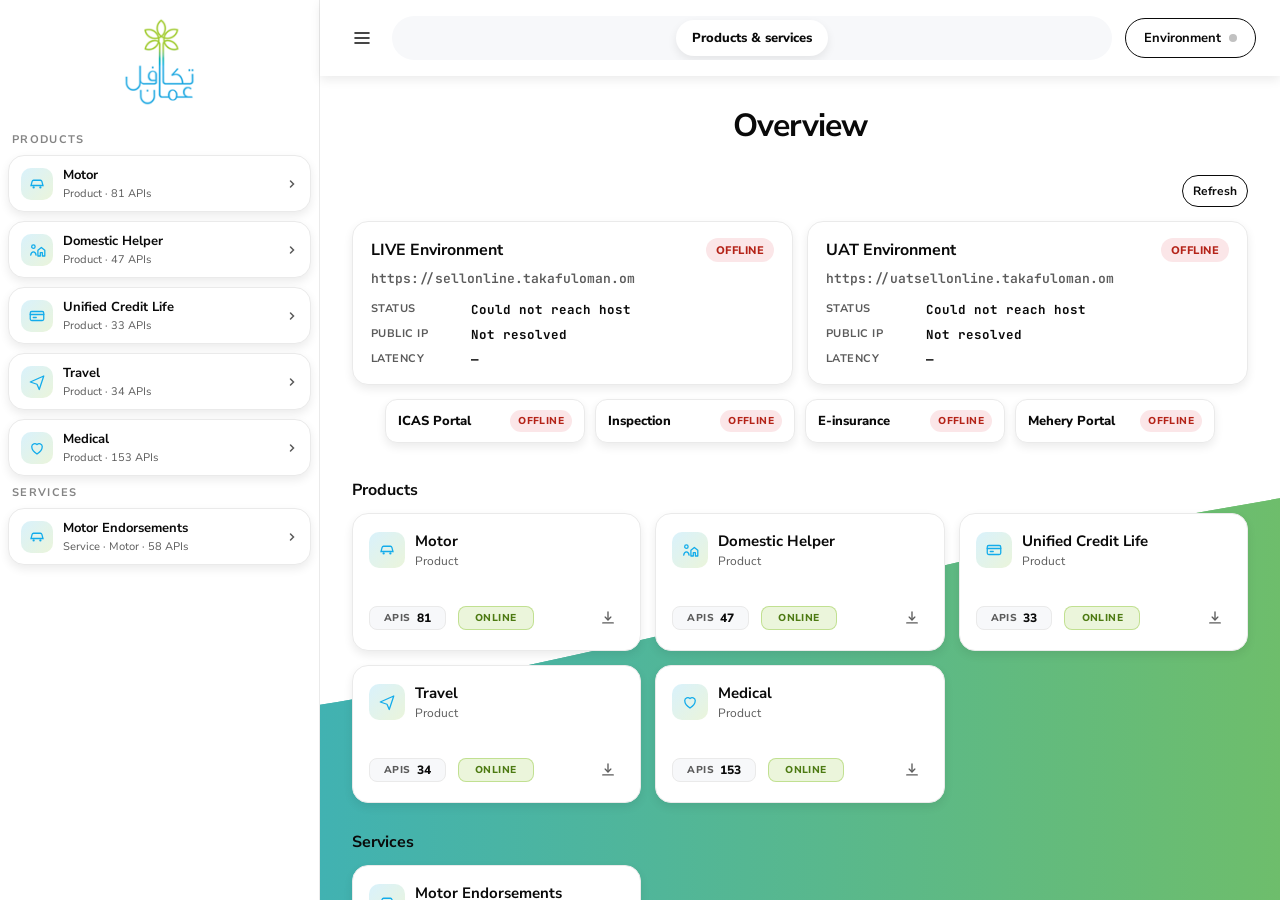
==== commit f7bc6e83: "Adding the functionality to work properly on GitHub" ====
--- a/index.html
+++ b/index.html
@@ -92,6 +92,7 @@
 
     <script src="handlebars.min.js"></script>
     <script src="json-viewer.js"></script>
-    <script src="app.js?v=mobile-nav"></script>
+    <script src="static-runtime.js?v=gh-pages"></script>
+    <script src="app.js?v=gh-pages"></script>
 </body>
 </html>
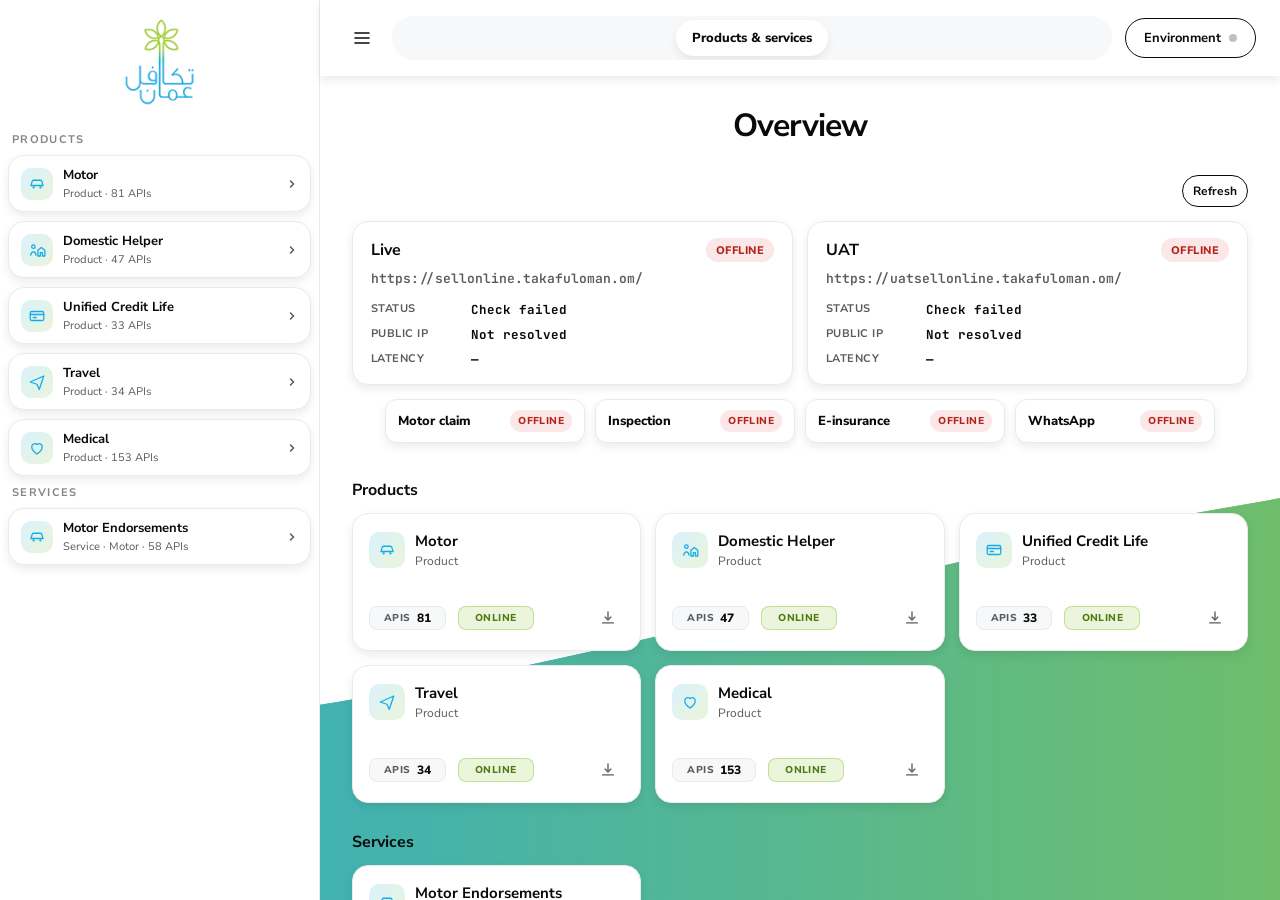
==== commit 7065224a: "Adding the files to prepare to be hosted with PHP" ====
--- a/index.html
+++ b/index.html
@@ -92,7 +92,6 @@
 
     <script src="handlebars.min.js"></script>
     <script src="json-viewer.js"></script>
-    <script src="static-runtime.js?v=gh-pages"></script>
-    <script src="app.js?v=gh-pages"></script>
+    <script src="app.js?v=mobile-nav"></script>
 </body>
 </html>
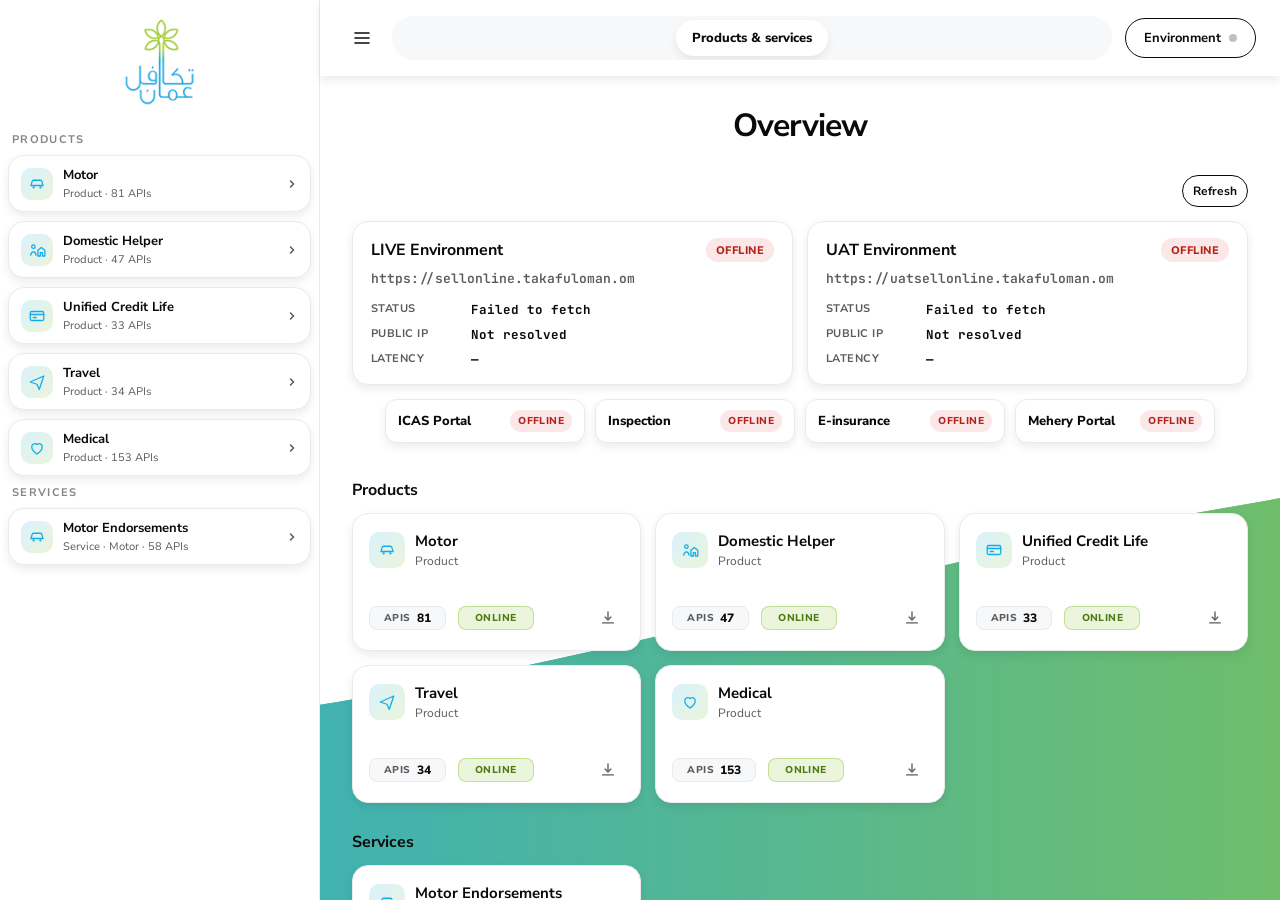
==== commit efd94c6a: "Updating For GitHub hosting." ====
--- a/index.html
+++ b/index.html
@@ -92,6 +92,8 @@
 
     <script src="handlebars.min.js"></script>
     <script src="json-viewer.js"></script>
-    <script src="app.js?v=mobile-nav"></script>
+    <script src="github-store.js"></script>
+    <script src="static-api.js"></script>
+    <script src="app.js?v=static-gh"></script>
 </body>
 </html>
